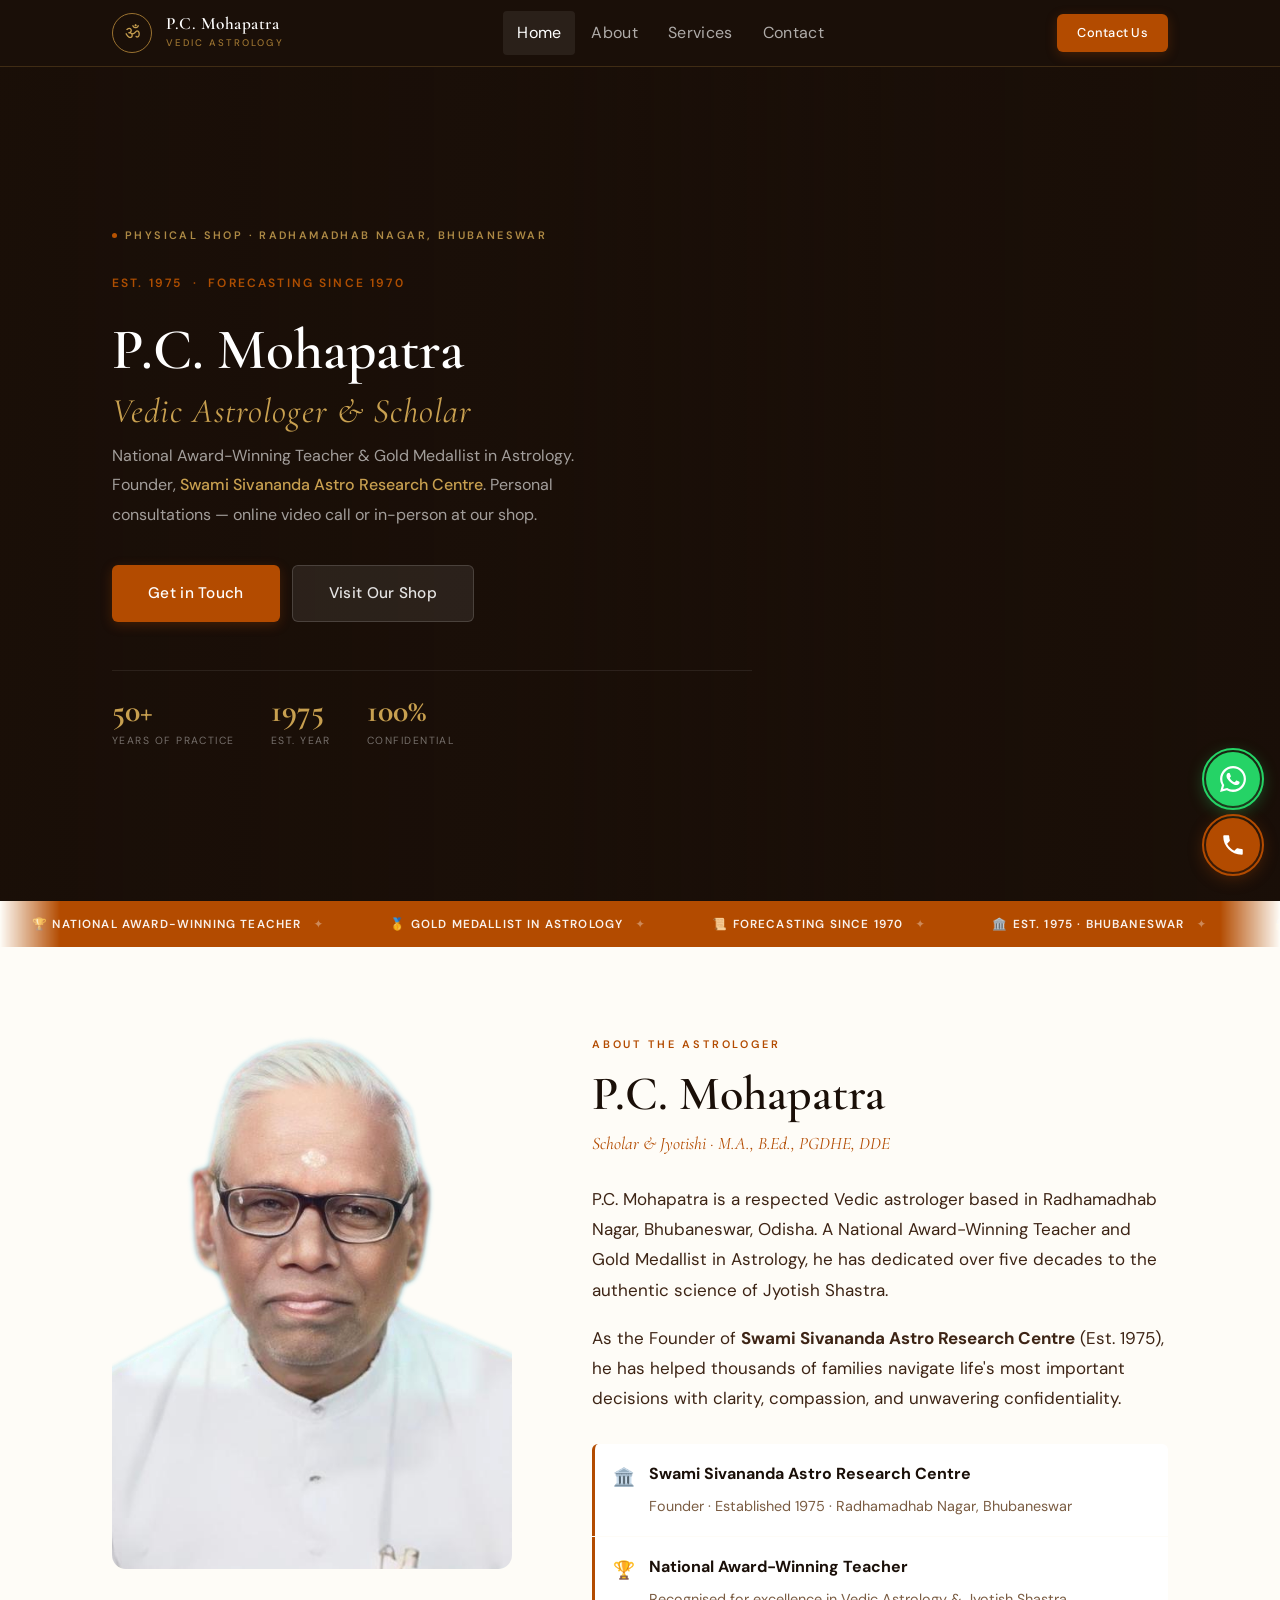
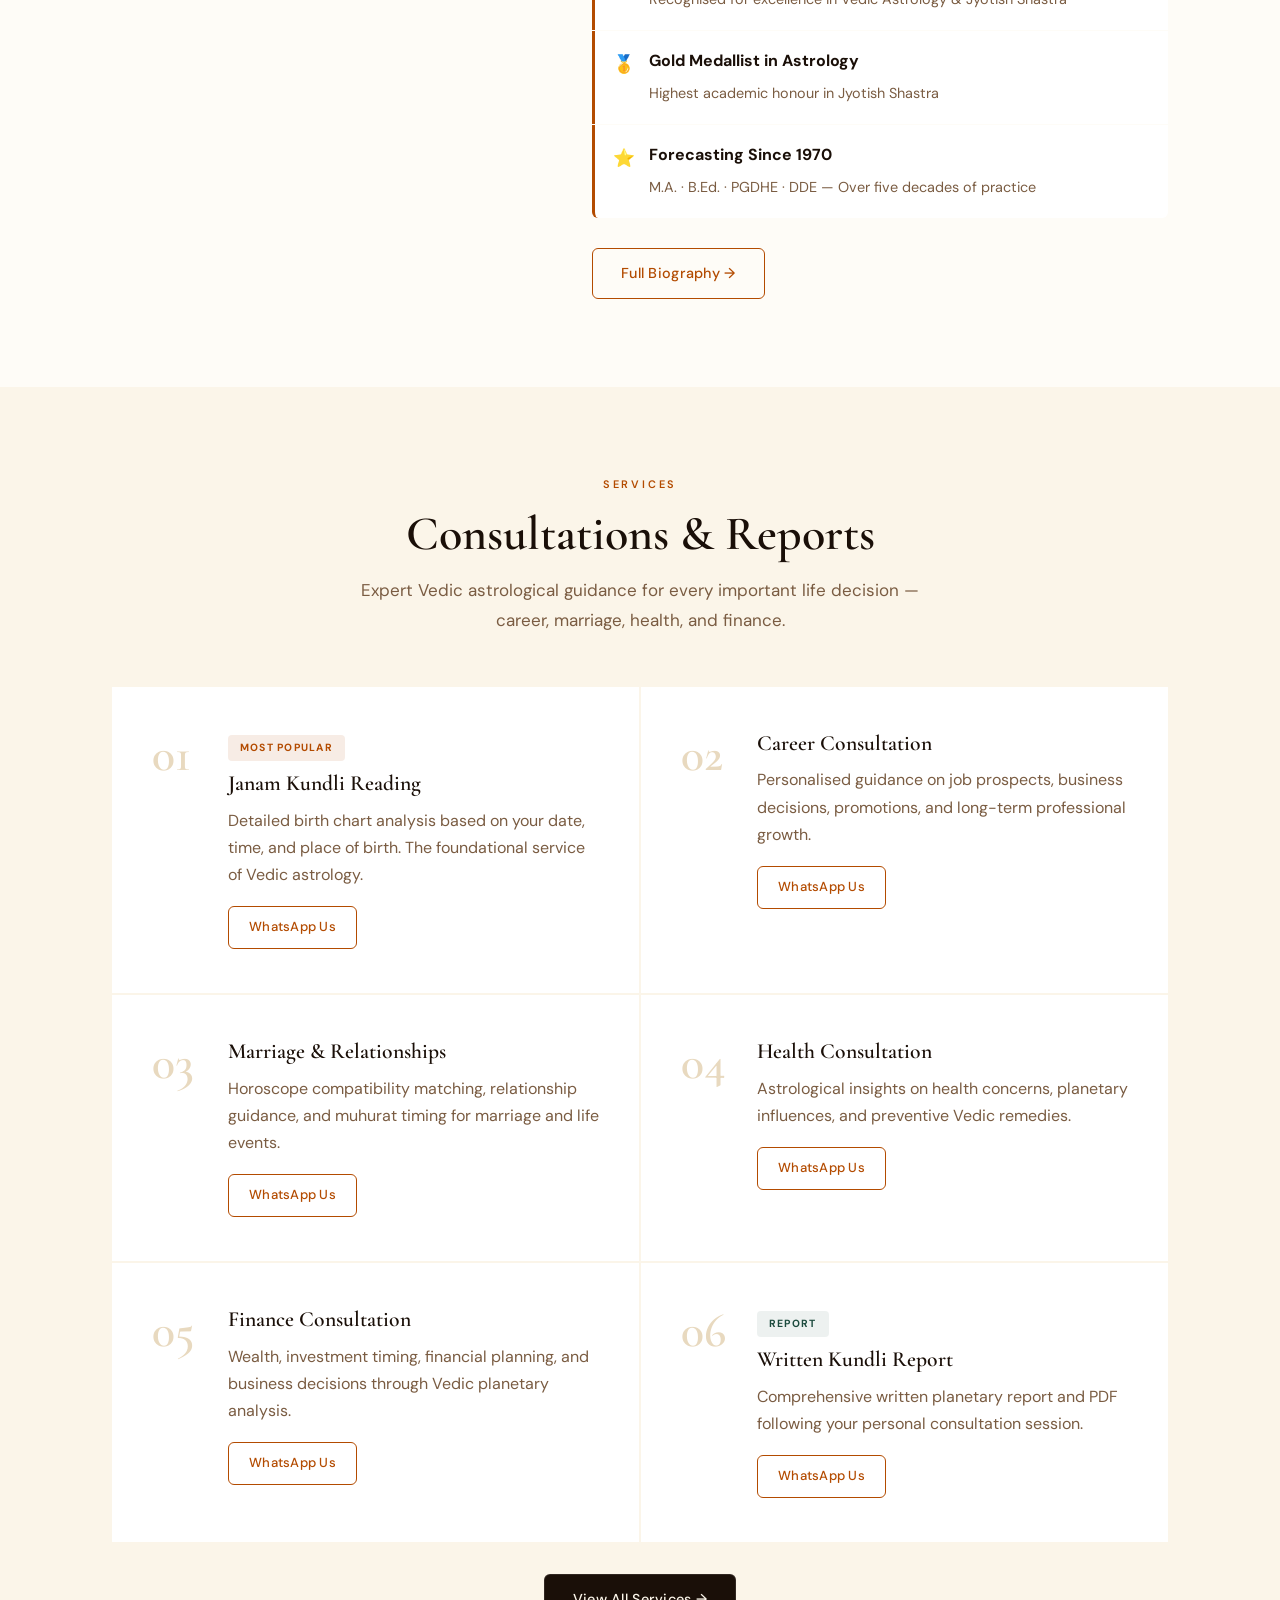
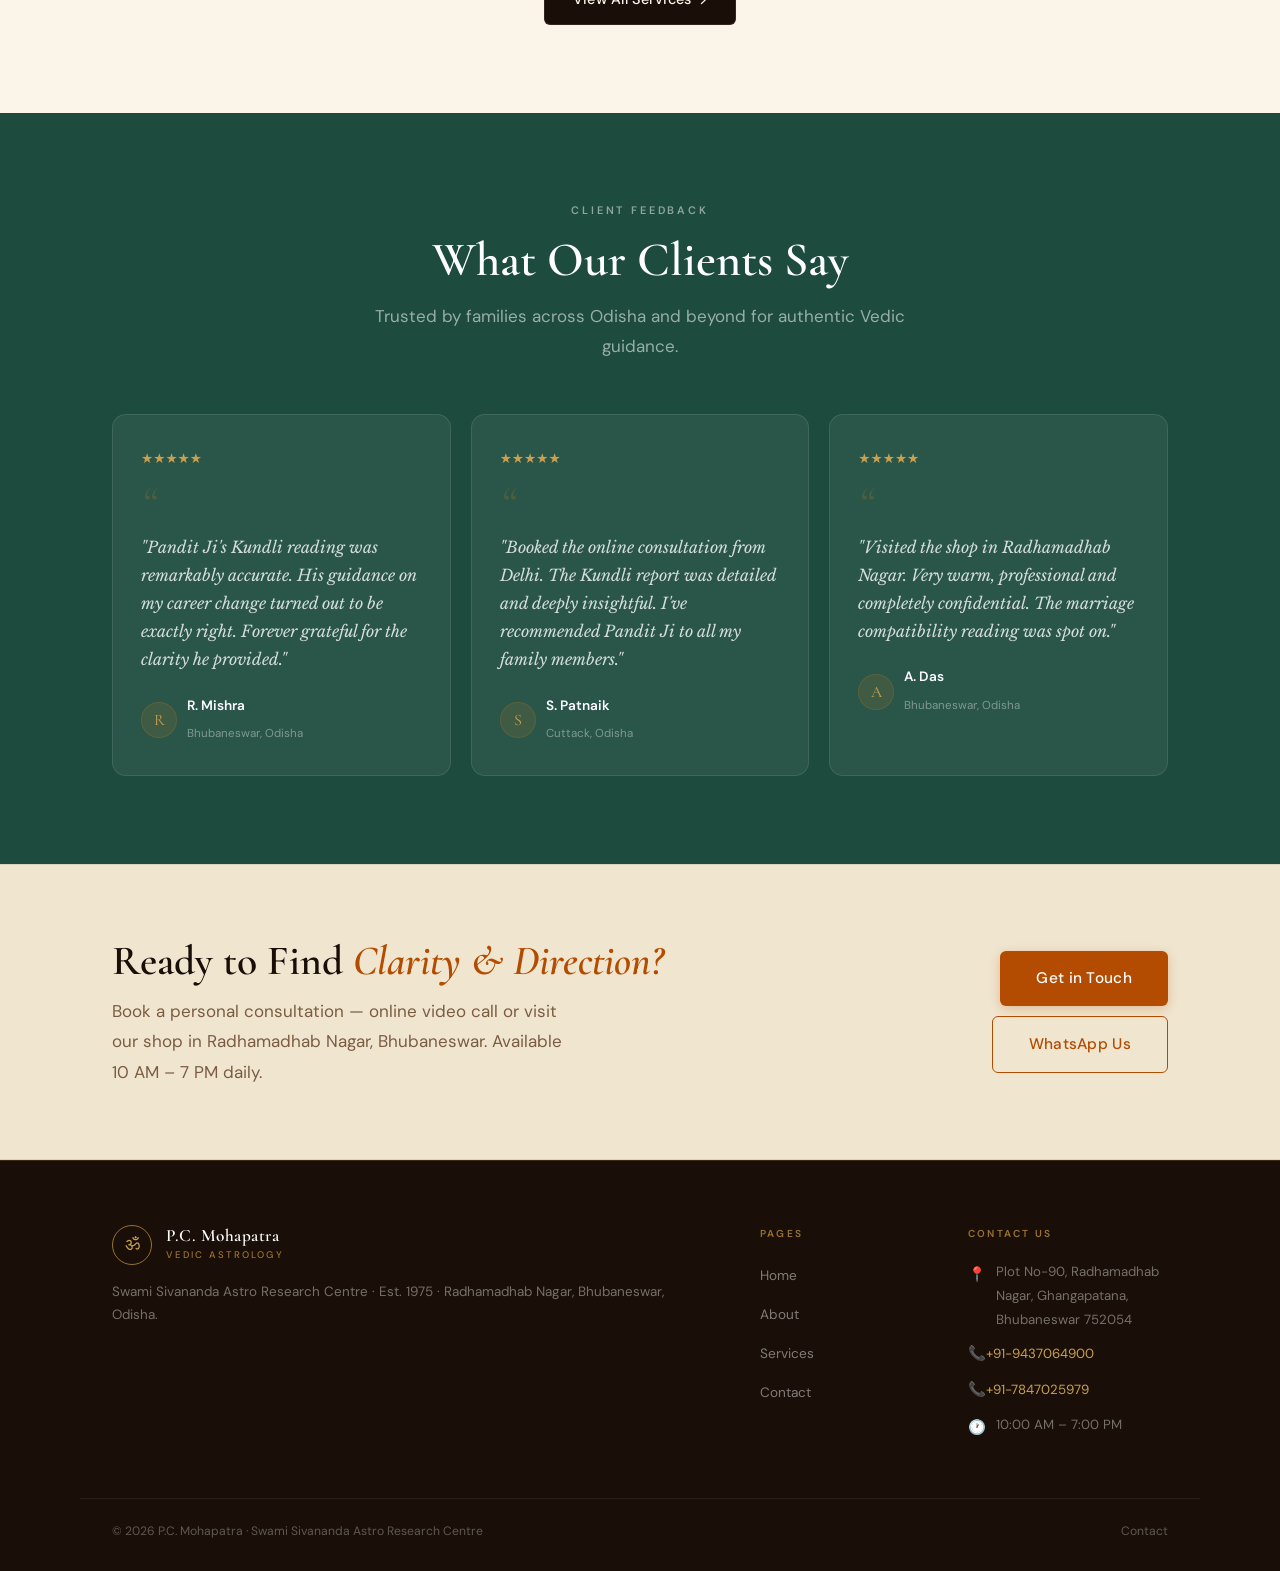
==== index.html @ 675aea6e "fix: rename Swamy → Swami across all pages" ====
<!DOCTYPE html>
<html lang="en">
<head>
  <meta charset="UTF-8">
  <meta name="viewport" content="width=device-width, initial-scale=1.0">
  <title>P.C. Mohapatra | Vedic Astrologer | Bhubaneswar</title>
  <meta name="description" content="P.C. Mohapatra — National Award-Winning Vedic Astrologer &amp; Gold Medallist. Swami Sivananda Astro Research Centre, Radhamadhab Nagar, Bhubaneswar.">
  <link rel="preconnect" href="https://fonts.googleapis.com">
  <link rel="preconnect" href="https://fonts.gstatic.com" crossorigin>
  <link href="https://fonts.googleapis.com/css2?family=Cormorant+Garamond:ital,wght@0,400;0,500;0,600;0,700;1,400;1,600&family=DM+Sans:wght@300;400;500;600&family=Libre+Baskerville:ital,wght@0,400;0,700;1,400&display=swap" rel="stylesheet">
  <link rel="stylesheet" href="css/style.css">
</head>
<body>

<!-- ══ HEADER ══════════════════════════════════════════════════════════════ -->
<header class="site-header" id="site-header">
  <div class="container header-wrap">

    <a href="index.html" class="brand">
      <span class="brand-mark">ॐ</span>
      <div>
        <span class="brand-name">P.C. Mohapatra</span>
        <span class="brand-role">Vedic Astrology</span>
      </div>
    </a>

    <nav class="nav-links" id="nav-links">
      <a href="index.html" class="active">Home</a>
      <a href="pages/about.html">About</a>
      <a href="pages/services.html">Services</a>
      <a href="pages/contact.html">Contact</a>
    </nav>

    <div class="header-actions">
      <span class="nav-btn-wrap">
        <a href="pages/contact.html" class="btn btn-primary btn-sm">Contact Us</a>
      </span>
      <button class="mobile-toggle" id="mobile-toggle" aria-label="Open menu" aria-expanded="false">
        <span></span><span></span><span></span>
      </button>
    </div>

  </div>
</header>

<!-- ══ HERO — Full-width zodiac video background ══════════════════════════ -->
<section class="hero" id="home">

  <video class="hero-bg-video" autoplay muted loop playsinline>
    <source src="assets/astro-bg.mp4" type="video/mp4">
  </video>

  <div class="hero-left">
    <div class="container">
      <div class="reveal" style="max-width:640px;">

        <div class="hero-badge">
          <span class="dot"></span>
          Physical Shop · Radhamadhab Nagar, Bhubaneswar
        </div>

        <p class="hero-est">Est. 1975 &nbsp;·&nbsp; Forecasting Since 1970</p>

        <h1>P.C. Mohapatra
          <em>Vedic Astrologer &amp; Scholar</em>
        </h1>

        <p class="hero-lead">
          National Award-Winning Teacher &amp; Gold Medallist in Astrology.
          Founder, <strong>Swami Sivananda Astro Research Centre</strong>.
          Personal consultations — online video call or in-person at our shop.
        </p>

        <div class="hero-actions">
          <a href="pages/contact.html" class="btn btn-primary btn-large">Get in Touch</a>
          <a href="pages/contact.html" class="btn btn-ghost btn-large">Visit Our Shop</a>
        </div>

        <div class="hero-stats">
          <div class="hero-stat">
            <span class="num">50+</span>
            <span class="lbl">Years of Practice</span>
          </div>
          <div class="hero-stat">
            <span class="num">1975</span>
            <span class="lbl">Est. Year</span>
          </div>
          <div class="hero-stat">
            <span class="num">100%</span>
            <span class="lbl">Confidential</span>
          </div>
        </div>

      </div>
    </div>
  </div>

</section>

<!-- ══ TRUST MARQUEE ═══════════════════════════════════════════════════════ -->
<div class="trust-strip" aria-label="Credentials">
  <div class="trust-scroll" aria-hidden="true">
    <div class="trust-items">
      <div class="trust-item">🏆 National Award-Winning Teacher <span class="t-sep">✦</span></div>
      <div class="trust-item">🥇 Gold Medallist in Astrology <span class="t-sep">✦</span></div>
      <div class="trust-item">📜 Forecasting Since 1970 <span class="t-sep">✦</span></div>
      <div class="trust-item">🏛️ Est. 1975 · Bhubaneswar <span class="t-sep">✦</span></div>
      <div class="trust-item">🔒 100% Confidential <span class="t-sep">✦</span></div>
      <div class="trust-item">🎥 Online &amp; In-Person <span class="t-sep">✦</span></div>
    </div>
    <div class="trust-items" aria-hidden="true">
      <div class="trust-item">🏆 National Award-Winning Teacher <span class="t-sep">✦</span></div>
      <div class="trust-item">🥇 Gold Medallist in Astrology <span class="t-sep">✦</span></div>
      <div class="trust-item">📜 Forecasting Since 1970 <span class="t-sep">✦</span></div>
      <div class="trust-item">🏛️ Est. 1975 · Bhubaneswar <span class="t-sep">✦</span></div>
      <div class="trust-item">🔒 100% Confidential <span class="t-sep">✦</span></div>
      <div class="trust-item">🎥 Online &amp; In-Person <span class="t-sep">✦</span></div>
    </div>
  </div>
</div>

<!-- ══ ABOUT ════════════════════════════════════════════════════════════════ -->
<section class="about pad" id="about">
  <div class="container">
    <div class="about-wrap">

      <!-- Photo -->
      <div class="about-photo-col reveal">
        <div class="about-photo-frame">
          <img
            src="images/mohapatra.png"
            alt="P.C. Mohapatra — Vedic Astrologer"
            class="about-photo"
          >
          </div>
      </div>

      <!-- Text -->
      <div class="about-text reveal">
        <span class="kicker">About the Astrologer</span>
        <h2>P.C. Mohapatra</h2>
        <span class="sub-name">Scholar &amp; Jyotishi · M.A., B.Ed., PGDHE, DDE</span>

        <p>P.C. Mohapatra is a respected Vedic astrologer based in Radhamadhab Nagar, Bhubaneswar, Odisha. A National Award-Winning Teacher and Gold Medallist in Astrology, he has dedicated over five decades to the authentic science of Jyotish Shastra.</p>

        <p>As the Founder of <strong>Swami Sivananda Astro Research Centre</strong> (Est. 1975), he has helped thousands of families navigate life's most important decisions with clarity, compassion, and unwavering confidentiality.</p>

        <div class="cred-list">
          <div class="cred-item">
            <div class="cred-icon">🏛️</div>
            <div class="cred-text">
              <strong>Swami Sivananda Astro Research Centre</strong>
              <span>Founder · Established 1975 · Radhamadhab Nagar, Bhubaneswar</span>
            </div>
          </div>
          <div class="cred-item">
            <div class="cred-icon">🏆</div>
            <div class="cred-text">
              <strong>National Award-Winning Teacher</strong>
              <span>Recognised for excellence in Vedic Astrology &amp; Jyotish Shastra</span>
            </div>
          </div>
          <div class="cred-item">
            <div class="cred-icon">🥇</div>
            <div class="cred-text">
              <strong>Gold Medallist in Astrology</strong>
              <span>Highest academic honour in Jyotish Shastra</span>
            </div>
          </div>
          <div class="cred-item">
            <div class="cred-icon">⭐</div>
            <div class="cred-text">
              <strong>Forecasting Since 1970</strong>
              <span>M.A. · B.Ed. · PGDHE · DDE — Over five decades of practice</span>
            </div>
          </div>
        </div>

        <a href="pages/about.html" class="btn btn-outline">Full Biography →</a>
      </div>

    </div>
  </div>
</section>

<!-- ══ SERVICES ═════════════════════════════════════════════════════════════ -->
<section class="services pad" id="services">
  <div class="container">
    <div class="section-head center reveal">
      <span class="kicker">Services</span>
      <h2>Consultations &amp; Reports</h2>
      <p class="deck">Expert Vedic astrological guidance for every important life decision — career, marriage, health, and finance.</p>
    </div>

    <div class="services-grid">

      <div class="service-item reveal">
        <div class="s-num">01</div>
        <div class="s-body">
          <div class="s-tag popular">Most Popular</div>
          <h3>Janam Kundli Reading</h3>
          <p>Detailed birth chart analysis based on your date, time, and place of birth. The foundational service of Vedic astrology.</p>
          <a href="https://wa.me/919437064900" class="btn btn-outline btn-sm" target="_blank" rel="noopener">WhatsApp Us</a>
        </div>
      </div>

      <div class="service-item reveal">
        <div class="s-num">02</div>
        <div class="s-body">
          <h3>Career Consultation</h3>
          <p>Personalised guidance on job prospects, business decisions, promotions, and long-term professional growth.</p>
          <a href="https://wa.me/919437064900" class="btn btn-outline btn-sm" target="_blank" rel="noopener">WhatsApp Us</a>
        </div>
      </div>

      <div class="service-item reveal">
        <div class="s-num">03</div>
        <div class="s-body">
          <h3>Marriage &amp; Relationships</h3>
          <p>Horoscope compatibility matching, relationship guidance, and muhurat timing for marriage and life events.</p>
          <a href="https://wa.me/919437064900" class="btn btn-outline btn-sm" target="_blank" rel="noopener">WhatsApp Us</a>
        </div>
      </div>

      <div class="service-item reveal">
        <div class="s-num">04</div>
        <div class="s-body">
          <h3>Health Consultation</h3>
          <p>Astrological insights on health concerns, planetary influences, and preventive Vedic remedies.</p>
          <a href="https://wa.me/919437064900" class="btn btn-outline btn-sm" target="_blank" rel="noopener">WhatsApp Us</a>
        </div>
      </div>

      <div class="service-item reveal">
        <div class="s-num">05</div>
        <div class="s-body">
          <h3>Finance Consultation</h3>
          <p>Wealth, investment timing, financial planning, and business decisions through Vedic planetary analysis.</p>
          <a href="https://wa.me/919437064900" class="btn btn-outline btn-sm" target="_blank" rel="noopener">WhatsApp Us</a>
        </div>
      </div>

      <div class="service-item reveal">
        <div class="s-num">06</div>
        <div class="s-body">
          <div class="s-tag new">Report</div>
          <h3>Written Kundli Report</h3>
          <p>Comprehensive written planetary report and PDF following your personal consultation session.</p>
          <a href="https://wa.me/919437064900" class="btn btn-outline btn-sm" target="_blank" rel="noopener">WhatsApp Us</a>
        </div>
      </div>

    </div>

    <div class="text-center mt-8 reveal">
      <a href="pages/services.html" class="btn btn-dark">View All Services →</a>
    </div>
  </div>
</section>

<!-- ══ TESTIMONIALS ═════════════════════════════════════════════════════════ -->
<section class="testimonials pad">
  <div class="container">
    <div class="section-head center reveal">
      <span class="kicker">Client Feedback</span>
      <h2 style="color:#fff;">What Our Clients Say</h2>
      <p class="deck">Trusted by families across Odisha and beyond for authentic Vedic guidance.</p>
    </div>
    <div class="test-grid">

      <div class="test-card reveal">
        <div class="test-stars"><span>★</span><span>★</span><span>★</span><span>★</span><span>★</span></div>
        <blockquote>"Pandit Ji's Kundli reading was remarkably accurate. His guidance on my career change turned out to be exactly right. Forever grateful for the clarity he provided."</blockquote>
        <div class="test-author">
          <div class="test-av">R</div>
          <div>
            <span class="test-name">R. Mishra</span>
            <span class="test-loc">Bhubaneswar, Odisha</span>
          </div>
        </div>
      </div>

      <div class="test-card reveal">
        <div class="test-stars"><span>★</span><span>★</span><span>★</span><span>★</span><span>★</span></div>
        <blockquote>"Booked the online consultation from Delhi. The Kundli report was detailed and deeply insightful. I've recommended Pandit Ji to all my family members."</blockquote>
        <div class="test-author">
          <div class="test-av">S</div>
          <div>
            <span class="test-name">S. Patnaik</span>
            <span class="test-loc">Cuttack, Odisha</span>
          </div>
        </div>
      </div>

      <div class="test-card reveal">
        <div class="test-stars"><span>★</span><span>★</span><span>★</span><span>★</span><span>★</span></div>
        <blockquote>"Visited the shop in Radhamadhab Nagar. Very warm, professional and completely confidential. The marriage compatibility reading was spot on."</blockquote>
        <div class="test-author">
          <div class="test-av">A</div>
          <div>
            <span class="test-name">A. Das</span>
            <span class="test-loc">Bhubaneswar, Odisha</span>
          </div>
        </div>
      </div>

    </div>
  </div>
</section>

<!-- ══ CTA BAND ══════════════════════════════════════════════════════════════ -->
<section class="cta-band">
  <div class="container">
    <div class="cta-inner reveal">
      <div>
        <h2>Ready to Find <em>Clarity &amp; Direction?</em></h2>
        <p>Book a personal consultation — online video call or visit our shop in Radhamadhab Nagar, Bhubaneswar. Available 10 AM – 7 PM daily.</p>
      </div>
      <div class="cta-actions">
        <a href="pages/contact.html" class="btn btn-primary btn-large">Get in Touch</a>
        <a href="https://wa.me/919437064900" class="btn btn-outline btn-large" target="_blank" rel="noopener">WhatsApp Us</a>
      </div>
    </div>
  </div>
</section>

<!-- ══ FOOTER ════════════════════════════════════════════════════════════════ -->
<footer class="site-footer">
  <div class="container foot-grid">

    <div class="foot-brand reveal">
      <div class="brand" style="margin-bottom:16px;">
        <span class="brand-mark">ॐ</span>
        <div>
          <span class="brand-name">P.C. Mohapatra</span>
          <span class="brand-role">Vedic Astrology</span>
        </div>
      </div>
      <p>Swami Sivananda Astro Research Centre · Est. 1975 · Radhamadhab Nagar, Bhubaneswar, Odisha.</p>
    </div>

    <div class="foot-links reveal">
      <div class="foot-head">Pages</div>
      <ul>
        <li><a href="index.html">Home</a></li>
        <li><a href="pages/about.html">About</a></li>
        <li><a href="pages/services.html">Services</a></li>
        <li><a href="pages/contact.html">Contact</a></li>
      </ul>
    </div>

    <div class="foot-contact reveal">
      <div class="foot-head">Contact Us</div>
      <p><span class="f-icon">📍</span>Plot No-90, Radhamadhab Nagar, Ghangapatana, Bhubaneswar 752054</p>
      <p><a href="tel:+919437064900"><span class="f-icon">📞</span>+91-9437064900</a></p>
      <p><a href="tel:+917847025979"><span class="f-icon">📞</span>+91-7847025979</a></p>
      <p><span class="f-icon">🕐</span>10:00 AM – 7:00 PM</p>
    </div>

  </div>

  <div class="container foot-bottom">
    <span>© 2026 P.C. Mohapatra · Swami Sivananda Astro Research Centre</span>
    <div style="display:flex;gap:20px;">
      <a href="pages/contact.html">Contact</a>
    </div>
  </div>
</footer>

<!-- ══ FLOATING BUTTONS — bottom right ══════════════════════════════════════ -->
<div class="float-actions" id="float-actions">

  <a href="https://wa.me/919437064900"
     class="float-btn float-whatsapp"
     target="_blank" rel="noopener"
     aria-label="Chat on WhatsApp">
    <div class="float-ring"></div>
    <span class="float-label">WhatsApp</span>
    <svg xmlns="http://www.w3.org/2000/svg" viewBox="0 0 24 24">
      <path d="M.057 24l1.687-6.163A11.925 11.925 0 0 1 .057 12.004C.06 5.373 5.433 0 12.062 0c3.187.001 6.18 1.244 8.429 3.498 2.247 2.253 3.483 5.249 3.481 8.436-.003 6.628-5.376 12.004-12.004 12.004a11.95 11.95 0 0 1-5.713-1.452L.057 24zm6.597-3.807c1.676.995 3.276 1.591 5.392 1.592 5.447 0 9.886-4.434 9.889-9.885.002-5.461-4.415-9.89-9.881-9.892C6.613 2.008 2.17 6.44 2.169 11.9c-.001 2.225.651 3.891 1.746 5.634l-.999 3.648 3.738-.989zm11.387-5.464c-.074-.124-.272-.198-.57-.347-.297-.149-1.758-.867-2.03-.967-.273-.099-.471-.148-.67.15-.197.297-.767.966-.94 1.164-.173.199-.347.223-.644.075-.297-.149-1.255-.463-2.39-1.475-.883-.788-1.48-1.761-1.653-2.059-.173-.297-.018-.458.13-.606.134-.133.298-.347.446-.521.149-.173.198-.297.298-.496.099-.198.05-.372-.025-.521-.075-.149-.669-1.611-.916-2.206-.242-.579-.487-.501-.669-.51a12.8 12.8 0 0 0-.57-.01c-.198 0-.52.074-.792.372-.272.297-1.04 1.016-1.04 2.479 0 1.462 1.065 2.875 1.213 3.074.148.198 2.095 3.2 5.076 4.487.709.306 1.263.489 1.694.626.712.227 1.36.195 1.871.118.571-.085 1.758-.719 2.006-1.413.248-.695.248-1.29.173-1.414z"/>
    </svg>
  </a>

  <a href="tel:+919437064900"
     class="float-btn float-call"
     aria-label="Call us">
    <div class="float-ring"></div>
    <span class="float-label">Call Now</span>
    <svg xmlns="http://www.w3.org/2000/svg" viewBox="0 0 24 24">
      <path d="M6.6 10.8c1.4 2.8 3.8 5.1 6.6 6.6l2.2-2.2c.3-.3.7-.4 1-.2 1.1.4 2.3.6 3.6.6.6 0 1 .4 1 1V20c0 .6-.4 1-1 1C10.6 21 3 13.4 3 4c0-.6.4-1 1-1h3.5c.6 0 1 .4 1 1 0 1.3.2 2.5.6 3.6.1.3 0 .7-.3 1l-2.2 2.2z"/>
    </svg>
  </a>

</div>

<button class="top-btn" id="topBtn" aria-label="Back to top">↑</button>

<script src="js/main.js"></script>
</body>
</html>
---- css/style.css ----
/* ==========================================================================
   P.C. Mohapatra | Vedic Astrology
   Editorial · Heritage · Human — NOT a template, NOT AI-generated
   ========================================================================== */

@import url('https://fonts.googleapis.com/css2?family=Cormorant+Garamond:ital,wght@0,400;0,500;0,600;0,700;1,400;1,600&family=DM+Sans:wght@300;400;500;600&family=Libre+Baskerville:ital,wght@0,400;0,700;1,400&display=swap');

*, *::before, *::after { margin:0; padding:0; box-sizing:border-box; }
html { scroll-behavior:smooth; }

:root {
  --ink:        #1A0F08;
  --ink-mid:    #3D2415;
  --ink-light:  #7A5C42;
  --parch:      #FBF5E9;
  --parch-dark: #F0E6D0;
  --parch-mid:  #E8D9BF;
  --rust:       #B34B00;
  --rust-lt:    #D45F00;
  --gold:       #9A7230;
  --gold-lt:    #C8A050;
  --teal:       #1D4B3E;
  --cream:      #FEFCF7;
  --white:      #FFFFFF;
  --border:     rgba(26,15,8,0.1);
  --r:          6px;
  --r-lg:       14px;
  --sh:         0 2px 16px rgba(26,15,8,0.08);
  --sh-lg:      0 12px 48px rgba(26,15,8,0.14);
  --t:          0.22s ease;
}

body {
  font-family: 'DM Sans', system-ui, sans-serif;
  font-size: 17px;
  background: var(--cream);
  color: var(--ink);
  line-height: 1.75;
  -webkit-font-smoothing: antialiased;
  overflow-x: hidden;
}

h1,h2,h3,h4,h5 {
  font-family: 'Cormorant Garamond', Georgia, serif;
  color: var(--ink);
  line-height: 1.18;
  font-weight: 600;
}
h1 { font-size: clamp(2.6rem,5.5vw,4.2rem); }
h2 { font-size: clamp(2rem,4vw,3rem); }
h3 { font-size: clamp(1.2rem,2vw,1.5rem); }
p { color: var(--ink-mid); line-height: 1.78; }
a { text-decoration:none; color:inherit; transition:color var(--t); }
ul { list-style:none; }
img { max-width:100%; display:block; }

.container { max-width:1120px; margin:0 auto; padding:0 32px; }
.pad { padding:88px 0; }

/* ── BUTTONS ────────────────────────────────────────────────────────────── */
.btn {
  display:inline-flex; align-items:center; justify-content:center; gap:8px;
  padding:12px 28px; border-radius:var(--r);
  font-family:'DM Sans',sans-serif; font-weight:500; font-size:0.9rem;
  letter-spacing:0.02em; border:none; cursor:pointer;
  transition:all var(--t); white-space:nowrap;
}
.btn-primary   { background:var(--rust); color:#fff; box-shadow:0 3px 12px rgba(179,75,0,0.28); }
.btn-primary:hover { background:var(--rust-lt); transform:translateY(-2px); box-shadow:0 6px 20px rgba(179,75,0,0.36); }
.btn-outline   { background:transparent; color:var(--rust); border:1.5px solid var(--rust); }
.btn-outline:hover { background:var(--rust); color:#fff; transform:translateY(-2px); }
.btn-dark      { background:var(--ink); color:var(--parch); border:1px solid rgba(255,255,255,0.1); }
.btn-dark:hover { background:var(--ink-mid); transform:translateY(-2px); }
.btn-ghost     { background:rgba(255,255,255,0.08); color:rgba(255,255,255,0.88); border:1px solid rgba(255,255,255,0.15); }
.btn-ghost:hover { background:rgba(255,255,255,0.15); }
.btn-large { padding:14px 36px; font-size:0.96rem; }
.btn-sm    { padding:9px 20px; font-size:0.82rem; }

/* ── ORNAMENT LINE ──────────────────────────────────────────────────────── */
.ornament {
  display:flex; align-items:center; gap:14px;
  margin:0 auto 20px; width:fit-content;
}
.ornament::before,.ornament::after {
  content:''; height:1px; width:48px;
  background:var(--rust); opacity:0.4;
}
.ornament-sym { color:var(--rust); font-size:0.9rem; opacity:0.7; }

/* ── KICKER LABEL ───────────────────────────────────────────────────────── */
.kicker {
  font-family:'DM Sans',sans-serif;
  font-size:0.68rem; font-weight:600; letter-spacing:0.26em;
  text-transform:uppercase; color:var(--rust); display:block; margin-bottom:12px;
}
.kicker-teal { color:var(--teal); }

/* ── SECTION HEAD ───────────────────────────────────────────────────────── */
.section-head { margin-bottom:52px; }
.section-head.center { text-align:center; }
.section-head h2 { margin-bottom:12px; }
.section-head .deck { color:var(--ink-light); max-width:560px; }
.section-head.center .deck { margin:0 auto; }

/* ═══════════════════════════════════════════════════════════════════════════
   HEADER
   ═══════════════════════════════════════════════════════════════════════════ */
.site-header {
  position:sticky; top:0; z-index:100;
  background:var(--ink);
  border-bottom:1px solid rgba(154,114,48,0.3);
  transition:box-shadow var(--t);
}
.site-header.scrolled { box-shadow:0 4px 24px rgba(0,0,0,0.35); }

.header-wrap {
  display:flex; align-items:center; justify-content:space-between;
  height:66px; gap:16px;
}

/* Brand */
.brand { display:flex; align-items:center; gap:14px; flex-shrink:0; }
.brand-mark {
  font-family:'Cormorant Garamond',serif;
  width:40px; height:40px; border-radius:50%;
  background:transparent; border:1.5px solid var(--gold);
  display:flex; align-items:center; justify-content:center;
  font-size:1.1rem; color:var(--gold-lt); line-height:1;
  flex-shrink:0;
}
.brand-name {
  font-family:'Cormorant Garamond',serif; font-size:1.08rem; font-weight:600;
  color:#fff; letter-spacing:0.03em; display:block; line-height:1.2;
}
.brand-role {
  font-size:0.6rem; font-weight:500; letter-spacing:0.22em;
  text-transform:uppercase; color:var(--gold); display:block;
}

/* Nav */
.nav-links { display:flex; gap:2px; }
.nav-links a {
  font-size:1rem; font-weight:400; letter-spacing:0.02em;
  color:rgba(255,255,255,0.65); padding:8px 14px; border-radius:4px;
  transition:all var(--t);
}
.nav-links a:hover,.nav-links a.active { color:#fff; }
.nav-links a.active { background:rgba(255,255,255,0.07); }

.header-actions { display:flex; align-items:center; gap:10px; flex-shrink:0; }
.nav-btn-wrap .btn { font-size:0.8rem; padding:8px 20px; }

.contact-btn {
  width:36px; height:36px; border-radius:50%;
  display:flex; align-items:center; justify-content:center;
  font-size:0.95rem; border:1px solid rgba(255,255,255,0.1);
  color:rgba(255,255,255,0.5); transition:all var(--t);
}
.contact-btn.whatsapp { color:#25D366; border-color:rgba(37,211,102,0.25); }
.contact-btn.whatsapp:hover { background:#25D366; color:#fff; transform:scale(1.1); }
.contact-btn.phone { color:var(--gold-lt); border-color:rgba(154,114,48,0.3); }
.contact-btn.phone:hover { background:var(--rust); color:#fff; border-color:var(--rust); transform:scale(1.1); }

.mobile-toggle {
  display:none; background:none; border:none; cursor:pointer;
  flex-direction:column; gap:5px; padding:4px;
}
.mobile-toggle span {
  display:block; width:22px; height:1.5px;
  background:rgba(255,255,255,0.65); border-radius:2px; transition:all var(--t);
}
.mobile-toggle.open span:nth-child(1) { transform:rotate(45deg) translate(5px,5px); }
.mobile-toggle.open span:nth-child(2) { opacity:0; }
.mobile-toggle.open span:nth-child(3) { transform:rotate(-45deg) translate(5px,-5px); }

/* ═══════════════════════════════════════════════════════════════════════════
   HERO — Full-width with video background
   ═══════════════════════════════════════════════════════════════════════════ */
.hero {
  position:relative;
  min-height:calc(100vh - 66px);
  display:flex; align-items:center;
  background:var(--ink);
  overflow:hidden;
}

/* Video fills full hero background — clearly visible */
.hero-bg-video {
  position:absolute; inset:0;
  width:100%; height:100%;
  object-fit:cover;
  display:block; z-index:0;
  opacity:0.9;
  /*
    mix-blend-mode: luminosity strips the green completely.
    Only the video brightness pattern is used — the zodiac wheel appears
    as a warm amber/dark tone matching the hero background. Zero green.
  */
  mix-blend-mode: luminosity;
  filter:brightness(0.75) contrast(1.1);
}

/* Gradient overlay — heavy dark on left so text is readable, fades to transparent on right so video shows */
.hero::after {
  content:''; position:absolute; inset:0; z-index:1;
  background:
    linear-gradient(to right,
      rgba(26,15,8,0.92) 0%,
      rgba(26,15,8,0.70) 40%,
      rgba(26,15,8,0.25) 70%,
      rgba(26,15,8,0.08) 100%
    );
  pointer-events:none;
}

/* Content sits above overlays */
.hero-left {
  position:relative; z-index:2;
  width:100%; padding:88px 0;
}
.hero-left::before { display:none; }
.hero-left::after  { display:none; }

/* No photo column */
.hero-right        { display:none; }
.hero-photo-main   { display:none; }
.hero-bg-video     {} /* already defined above */
.hero-credential   { display:none; }

/* Badge */
.hero-badge {
  display:inline-flex; align-items:center; gap:8px;
  font-size:0.68rem; font-weight:600; letter-spacing:0.22em;
  text-transform:uppercase; color:var(--gold-lt);
  margin-bottom:28px; opacity:0.85;
}
.hero-badge .dot {
  width:5px; height:5px; border-radius:50%;
  background:var(--rust-lt); animation:blink 2.4s ease-in-out infinite;
}
@keyframes blink { 0%,100%{opacity:1} 50%{opacity:0.25} }

/* Headline */
.hero h1 {
  color:#fff; font-size:clamp(2.8rem,4.5vw,4.6rem);
  font-weight:600; margin-bottom:10px;
  max-width:700px;
}
.hero h1 em {
  display:block; font-style:italic;
  color:var(--gold-lt); font-weight:400;
  font-size:0.6em; letter-spacing:0.03em; margin-top:6px;
}

/* Est line */
.hero-est {
  font-size:0.75rem; font-weight:600; letter-spacing:0.18em;
  text-transform:uppercase; color:var(--rust-lt);
  margin-bottom:22px; opacity:0.8;
}

.hero-lead {
  color:rgba(255,255,255,0.6); font-size:1rem;
  line-height:1.82; margin-bottom:36px; max-width:520px;
}
.hero-lead strong { color:var(--gold-lt); font-weight:500; }

.hero-actions { display:flex; gap:12px; flex-wrap:wrap; margin-bottom:48px; }

/* Stat row */
.hero-stats {
  display:flex; gap:36px; flex-wrap:wrap;
  padding-top:24px; border-top:1px solid rgba(255,255,255,0.08);
}
.hero-stat .num {
  display:block; font-family:'Cormorant Garamond',serif;
  font-size:2rem; font-weight:700; color:var(--gold-lt); line-height:1;
}
.hero-stat .lbl {
  font-size:0.65rem; letter-spacing:0.14em; text-transform:uppercase;
  color:rgba(255,255,255,0.4); margin-top:5px; display:block;
}




/* ═══════════════════════════════════════════════════════════════════════════
   TRUST STRIP
   ═══════════════════════════════════════════════════════════════════════════ */
.trust-strip {
  background:var(--rust);
  padding:0;
  overflow:hidden;
  /* clip so the scrolling strip never shows outside bounds */
  -webkit-mask-image:linear-gradient(to right,transparent 0%,#000 60px,#000 calc(100% - 60px),transparent 100%);
  mask-image:linear-gradient(to right,transparent 0%,#000 60px,#000 calc(100% - 60px),transparent 100%);
}
.trust-scroll {
  /* Single row containing BOTH duplicate sets — moves together as one unit */
  display:flex;
  width:max-content;
  animation:marquee 28s linear infinite;
}
.trust-scroll:hover { animation-play-state:paused; }
/* Both .trust-items sit side-by-side in that single row — no individual animation */
.trust-items {
  display:flex;
  align-items:center;
  flex-shrink:0;
}
@keyframes marquee {
  from { transform:translateX(0); }
  to   { transform:translateX(-50%); }  /* -50% = exactly one copy → seamless */
}
.trust-item {
  display:inline-flex; align-items:center; gap:10px; padding:13px 32px;
  font-size:0.73rem; font-weight:600; letter-spacing:0.1em;
  text-transform:uppercase; color:rgba(255,255,255,0.92);
  white-space:nowrap;
}
.trust-item .t-sep { color:rgba(255,255,255,0.35); margin:0 2px; }

/* ═══════════════════════════════════════════════════════════════════════════
   ABOUT — Staggered editorial layout
   ═══════════════════════════════════════════════════════════════════════════ */
.about { background:var(--cream); }

.about-wrap {
  display:grid; grid-template-columns:400px 1fr;
  gap:80px; align-items:start;
}

/* Photo */
.about-photo-col { position:sticky; top:90px; }
.about-photo-frame {
  position:relative;
}
/* no offset border */
.about-photo {
  width:100%; border-radius:var(--r-lg);
  object-fit:cover; object-position:center top; aspect-ratio:3/4;
  position:relative; z-index:1;
  filter:contrast(1.03) brightness(1.01);
}
.photo-placeholder {
  width:100%; aspect-ratio:3/4; border-radius:var(--r-lg);
  background:var(--parch-dark); border:2px dashed rgba(154,114,48,0.25);
  display:flex; flex-direction:column; align-items:center;
  justify-content:center; gap:12px; color:var(--ink-light);
  font-size:0.88rem; position:relative; z-index:1;
}
.photo-placeholder .ph-icon { font-size:3rem; opacity:0.3; }

/* Year badge */
.about-year {
  position:absolute; top:-18px; right:28px; z-index:2;
  background:var(--rust); color:#fff; padding:14px 20px;
  border-radius:var(--r); text-align:center;
  box-shadow:0 6px 20px rgba(179,75,0,0.4);
}
.about-year .y-num {
  font-family:'Cormorant Garamond',serif; font-size:1.6rem;
  font-weight:700; display:block; line-height:1;
}
.about-year .y-lbl {
  font-size:0.6rem; font-weight:600; letter-spacing:0.1em;
  display:block; opacity:0.85; text-transform:uppercase; margin-top:3px;
}

/* Text col */
.about-text h2 { margin-bottom:6px; }
.about-text .sub-name {
  font-family:'Cormorant Garamond',serif; font-size:1.1rem;
  color:var(--rust); font-style:italic; margin-bottom:24px; display:block;
}
.about-text p { margin-bottom:18px; }

.cred-list { display:flex; flex-direction:column; gap:1px; margin:30px 0; }
.cred-item {
  display:flex; align-items:flex-start; gap:14px;
  padding:16px 18px; background:#fff;
  border-left:3px solid var(--rust);
  transition:all var(--t); cursor:default;
}
.cred-item:first-child { border-radius:var(--r) var(--r) 0 0; }
.cred-item:last-child  { border-radius:0 0 var(--r) var(--r); }
.cred-item:hover { background:var(--parch); }
.cred-icon { font-size:1.1rem; flex-shrink:0; margin-top:2px; }
.cred-text strong { color:var(--ink); font-size:1rem; display:block; margin-bottom:3px; }
.cred-text span   { color:var(--ink-light); font-size:0.9rem; }

/* ═══════════════════════════════════════════════════════════════════════════
   SERVICES — Number-led editorial style
   ═══════════════════════════════════════════════════════════════════════════ */
.services { background:var(--parch); }

.services-grid { display:grid; grid-template-columns:1fr 1fr; gap:2px; }
.service-item {
  background:#fff; padding:44px 40px;
  display:flex; gap:24px; align-items:flex-start;
  transition:all var(--t); position:relative;
  border-left:0px solid var(--rust);
  cursor:default;
}
.service-item:hover { background:var(--cream); border-left:3px solid var(--rust); }
.service-item:hover .s-num { color:var(--rust); }

.s-num {
  font-family:'Cormorant Garamond',serif;
  font-size:3rem; font-weight:600; color:var(--parch-mid);
  line-height:1; flex-shrink:0; min-width:52px;
  transition:color var(--t);
}
.s-body h3 { font-size:1.35rem; margin-bottom:10px; color:var(--ink); font-weight:600; }
.s-body p  { font-size:1rem; line-height:1.7; margin-bottom:18px; color:var(--ink-light); }
.s-price {
  font-family:'Cormorant Garamond',serif;
  font-size:1.1rem; font-weight:600; color:var(--rust); display:block; margin-bottom:14px;
}
.s-tag {
  display:inline-block; font-size:0.65rem; font-weight:700;
  letter-spacing:0.12em; text-transform:uppercase; padding:4px 12px;
  border-radius:4px; margin-bottom:10px;
}
.s-tag.popular { background:rgba(179,75,0,0.1); color:var(--rust); }
.s-tag.new     { background:rgba(29,75,62,0.08); color:var(--teal); }

/* ═══════════════════════════════════════════════════════════════════════════
   TESTIMONIALS
   ═══════════════════════════════════════════════════════════════════════════ */
.testimonials { background:var(--teal); }
.testimonials .kicker { color:rgba(255,255,255,0.5); }
.testimonials h2 { color:#fff; }
.testimonials .deck { color:rgba(255,255,255,0.55); }

.test-grid { display:grid; grid-template-columns:repeat(3,1fr); gap:20px; }
.test-card {
  background:rgba(255,255,255,0.06);
  border:1px solid rgba(255,255,255,0.1);
  border-radius:var(--r-lg); padding:28px;
  position:relative; transition:all var(--t);
}
.test-card:hover { background:rgba(255,255,255,0.09); transform:translateY(-2px); }
.test-card blockquote {
  font-family:'Libre Baskerville',serif; font-style:italic;
  font-size:1rem; color:rgba(255,255,255,0.8); line-height:1.76;
  margin-bottom:20px;
}
.test-card blockquote::before {
  content:'\201C'; font-size:3rem; color:rgba(154,114,48,0.3);
  font-family:'Cormorant Garamond',serif; display:block; line-height:0.8;
  margin-bottom:10px;
}
.test-stars { margin-bottom:12px; }
.test-stars span { color:var(--gold-lt); font-size:0.85rem; }
.test-author { display:flex; align-items:center; gap:10px; }
.test-av {
  width:36px; height:36px; border-radius:50%; flex-shrink:0;
  background:rgba(154,114,48,0.2); border:1px solid rgba(154,114,48,0.3);
  display:flex; align-items:center; justify-content:center;
  font-family:'Cormorant Garamond',serif; font-size:1rem; color:var(--gold-lt);
}
.test-name { font-size:0.85rem; font-weight:600; color:#fff; display:block; }
.test-loc  { font-size:0.72rem; color:rgba(255,255,255,0.4); }

/* ═══════════════════════════════════════════════════════════════════════════
   CTA BAND
   ═══════════════════════════════════════════════════════════════════════════ */
.cta-band {
  background:var(--parch-dark);
  border-top:1px solid var(--border);
  border-bottom:1px solid var(--border);
  padding:72px 0;
}
.cta-inner { display:grid; grid-template-columns:1fr auto; gap:48px; align-items:center; }
.cta-inner h2 { font-size:clamp(1.8rem,3.5vw,2.6rem); }
.cta-inner h2 em { color:var(--rust); font-style:italic; }
.cta-inner p { color:var(--ink-light); margin-top:10px; max-width:460px; }
.cta-actions { display:flex; flex-direction:column; gap:10px; align-items:flex-end; }

/* ═══════════════════════════════════════════════════════════════════════════
   FOOTER
   ═══════════════════════════════════════════════════════════════════════════ */
.site-footer {
  background:var(--ink);
  border-top:1px solid rgba(154,114,48,0.25);
  padding:64px 0 28px;
}
.foot-grid {
  display:grid; grid-template-columns:1.6fr 160px 200px;
  gap:48px; margin-bottom:48px;
}
.foot-brand .brand-name { color:#fff; }
.foot-brand .brand-role { color:var(--gold); }
.foot-brand p {
  color:rgba(255,255,255,0.4); font-size:0.84rem;
  margin-top:16px; line-height:1.7;
}
.foot-socials { display:flex; gap:8px; margin-top:18px; }
.social-btn {
  width:34px; height:34px; border-radius:var(--r);
  background:rgba(255,255,255,0.05); border:1px solid rgba(255,255,255,0.1);
  display:flex; align-items:center; justify-content:center;
  font-size:0.9rem; color:rgba(255,255,255,0.4);
  transition:all var(--t);
}
.social-btn:hover { border-color:rgba(179,75,0,0.5); color:var(--rust-lt); }

.foot-head {
  font-size:0.63rem; font-weight:600;
  letter-spacing:0.22em; text-transform:uppercase;
  color:var(--gold); margin-bottom:18px;
}
.foot-links ul { display:flex; flex-direction:column; gap:9px; }
.foot-links a { color:rgba(255,255,255,0.45); font-size:0.85rem; transition:color var(--t); }
.foot-links a:hover { color:rgba(255,255,255,0.85); }

.foot-contact p {
  display:flex; gap:10px; color:rgba(255,255,255,0.4);
  font-size:0.83rem; margin-bottom:10px; align-items:flex-start;
}
.foot-contact .f-icon { flex-shrink:0; color:var(--rust-lt); font-size:0.9rem; margin-top:2px; }
.foot-contact a { color:var(--gold-lt); }
.foot-contact a:hover { color:var(--rust-lt); }

.foot-bottom {
  border-top:1px solid rgba(255,255,255,0.07); padding-top:22px;
  display:flex; align-items:center; justify-content:space-between;
  flex-wrap:wrap; gap:10px;
  font-size:0.76rem; color:rgba(255,255,255,0.3);
}
.foot-bottom a { color:rgba(255,255,255,0.3); transition:color var(--t); }
.foot-bottom a:hover { color:rgba(255,255,255,0.7); }

/* ═══════════════════════════════════════════════════════════════════════════
   FLOATING BUTTONS
   ═══════════════════════════════════════════════════════════════════════════ */
.float-actions {
  position:fixed; bottom:28px; right:20px; z-index:200;
  display:flex; flex-direction:column; gap:12px; align-items:center;
}
.float-btn {
  width:54px; height:54px; border-radius:50%;
  display:flex; align-items:center; justify-content:center;
  cursor:pointer; border:none;
  box-shadow:0 4px 20px rgba(0,0,0,0.3);
  transition:all var(--t); text-decoration:none;
  position:relative; color:#fff !important;
}
.float-btn svg { width:26px; height:26px; fill:#fff; flex-shrink:0; }
.float-btn:hover { transform:scale(1.1) translateY(-2px); }

/* Tooltip label */
.float-label {
  position:absolute; right:calc(100% + 10px);
  background:var(--ink); color:#fff; padding:5px 12px; border-radius:5px;
  font-size:0.72rem; font-weight:600; white-space:nowrap;
  font-family:'DM Sans',sans-serif; pointer-events:none;
  opacity:0; transform:translateX(6px); transition:all var(--t);
  box-shadow:0 2px 10px rgba(0,0,0,0.3); letter-spacing:0.03em;
}
.float-btn:hover .float-label { opacity:1; transform:translateX(0); }

.float-whatsapp {
  background:#25D366;
  box-shadow:0 4px 18px rgba(37,211,102,0.45);
}
.float-whatsapp:hover { background:#22c55e; box-shadow:0 8px 28px rgba(37,211,102,0.55); }

.float-call {
  background:var(--rust);
  box-shadow:0 4px 18px rgba(179,75,0,0.45);
}
.float-call:hover { background:var(--rust-lt); box-shadow:0 8px 28px rgba(179,75,0,0.55); }

/* Pulsing ring */
.float-ring {
  position:absolute; inset:-4px; border-radius:50%; pointer-events:none;
  animation:float-ping 2.2s ease-out infinite;
}
.float-whatsapp .float-ring { border:2px solid #25D366; }
.float-call    .float-ring { border:2px solid var(--rust); }
@keyframes float-ping {
  0%   { transform:scale(1); opacity:0.7; }
  70%  { transform:scale(1.55); opacity:0; }
  100% { opacity:0; }
}

/* Back to top */
.top-btn {
  position:fixed; bottom:100px; right:24px; z-index:199;
  width:40px; height:40px; border-radius:50%;
  background:var(--ink); color:rgba(255,255,255,0.6);
  border:1px solid rgba(255,255,255,0.1); cursor:pointer;
  display:flex; align-items:center; justify-content:center; font-size:1rem;
  opacity:0; visibility:hidden; transition:all var(--t);
  box-shadow:0 2px 12px rgba(0,0,0,0.3);
}
.top-btn.show { opacity:1; visibility:visible; }
.top-btn:hover { background:var(--rust); color:#fff; transform:translateY(-2px); }

/* ═══════════════════════════════════════════════════════════════════════════
   INNER PAGES
   ═══════════════════════════════════════════════════════════════════════════ */
.page-hero {
  background:var(--ink); padding:110px 0 64px;
  border-bottom:1px solid rgba(154,114,48,0.2);
  position:relative; overflow:hidden; text-align:center;
}
.page-hero::before {
  content:''; position:absolute; inset:0;
  background:radial-gradient(ellipse at 50% 100%, rgba(179,75,0,0.08) 0%, transparent 60%);
  pointer-events:none;
}
.page-hero .container { position:relative; z-index:1; }
.page-hero .kicker { display:block; margin-bottom:16px; }
.page-hero h1 { color:#fff; margin:0 auto 14px; font-size:clamp(2rem,4.5vw,3.4rem); }
.page-hero .deck { color:rgba(255,255,255,0.55); max-width:540px; margin:0 auto; font-size:1rem; }

/* Booking */
.booking-wrap {
  display:grid; grid-template-columns:1fr 360px; gap:40px; align-items:start;
}
.booking-panel {
  background:#fff; border:1px solid var(--border);
  border-radius:var(--r-lg); padding:44px;
}
.booking-panel h3 { margin-bottom:6px; }
.booking-panel .sub { color:var(--ink-light); font-size:0.85rem; margin-bottom:30px; }

.form-row  { display:grid; grid-template-columns:1fr 1fr; gap:18px; }
.form-group { margin-bottom:20px; }
.form-group label {
  display:block; font-size:0.72rem; font-weight:600;
  letter-spacing:0.08em; text-transform:uppercase;
  color:var(--ink-mid); margin-bottom:7px;
}
.form-group input, .form-group select, .form-group textarea {
  width:100%; padding:11px 14px;
  background:var(--parch); border:1.5px solid rgba(26,15,8,0.12);
  border-radius:var(--r); font-family:'DM Sans',sans-serif;
  font-size:0.9rem; color:var(--ink); transition:border-color var(--t),box-shadow var(--t);
}
.form-group input:focus,.form-group select:focus,.form-group textarea:focus {
  outline:none; border-color:var(--rust); box-shadow:0 0 0 3px rgba(179,75,0,0.1);
}
.form-group select {
  appearance:none; cursor:pointer;
  background-image:url("data:image/svg+xml,%3Csvg xmlns='http://www.w3.org/2000/svg' width='12' height='7' viewBox='0 0 12 7'%3E%3Cpath d='M1 1l5 5 5-5' stroke='%233D2415' stroke-width='1.5' fill='none' stroke-linecap='round'/%3E%3C/svg%3E");
  background-repeat:no-repeat; background-position:right 14px center; padding-right:36px;
}
.consent-box { display:flex; gap:12px; align-items:flex-start; margin-bottom:24px; }
.consent-box input { width:auto; margin-top:3px; accent-color:var(--rust); }
.consent-box label { font-size:0.83rem; color:var(--ink-light); line-height:1.6; }
.form-msg { margin-top:16px; padding:13px 16px; border-radius:var(--r); font-size:0.88rem; display:none; }
.form-msg.ok  { background:#EFF7F0; color:#2D6A3A; border:1px solid #BDDAC2; }
.form-msg.err { background:#FDF0F0; color:#8A2929; border:1px solid #E8BEBE; }

.booking-info { display:flex; flex-direction:column; gap:12px; }
.info-block {
  background:#fff; border:1px solid var(--border); border-radius:var(--r);
  padding:16px 18px; display:flex; gap:14px; align-items:flex-start;
  border-left:3px solid var(--rust); transition:all var(--t);
}
.info-block:hover { border-left-color:var(--rust-lt); }
.info-icon {
  width:38px; height:38px; border-radius:var(--r);
  background:rgba(179,75,0,0.07); display:flex; align-items:center;
  justify-content:center; font-size:1rem; flex-shrink:0;
}
.info-block h4 { font-size:0.88rem; color:var(--ink); margin-bottom:3px; font-family:'DM Sans',sans-serif; font-weight:600; }
.info-block p  { font-size:0.8rem; color:var(--ink-light); margin:0; line-height:1.6; }

.pay-section { margin-top:4px; padding-top:16px; border-top:1px solid var(--border); }
.pay-section h4 { font-size:0.63rem; letter-spacing:0.18em; text-transform:uppercase; color:var(--ink-light); font-weight:600; margin-bottom:12px; }
.pay-chips { display:flex; flex-wrap:wrap; gap:6px; }
.pay-chip {
  padding:5px 11px; background:var(--parch); border:1px solid var(--border);
  border-radius:4px; font-size:0.7rem; font-weight:600; color:var(--ink-mid);
  transition:all var(--t);
}
.pay-chip:hover { border-color:var(--rust); color:var(--rust); }

/* Contact */
.contact-grid { display:grid; grid-template-columns:1fr 1fr; gap:56px; align-items:start; }
.contact-items { display:flex; flex-direction:column; gap:12px; margin-top:28px; }
.contact-item {
  display:flex; gap:14px; align-items:flex-start;
  padding:16px 18px; background:var(--parch);
  border:1px solid var(--border); border-radius:var(--r);
  border-left:3px solid var(--rust); transition:all var(--t);
}
.contact-item:hover { background:var(--cream); }
.contact-mark {
  width:36px; height:36px; border-radius:var(--r);
  background:rgba(179,75,0,0.08); display:flex; align-items:center;
  justify-content:center; font-size:1rem; flex-shrink:0;
}
.contact-item h4 { font-size:0.86rem; color:var(--ink); margin-bottom:3px; font-weight:600; }
.contact-item p  { font-size:0.85rem; color:var(--ink-mid); margin:0; }
.contact-item a  { color:var(--rust); font-weight:600; }
.map-wrap {
  border-radius:var(--r-lg); border:1px solid var(--border); height:280px;
  background:var(--parch); display:flex; align-items:center; justify-content:center;
  flex-direction:column; gap:10px; color:var(--ink-light); font-size:0.9rem;
}
.map-wrap .map-icon { font-size:2rem; opacity:0.4; }

/* Steps */
.steps-grid { display:grid; grid-template-columns:repeat(4,1fr); gap:0; }
.step-card {
  padding:32px 28px; border-right:1px solid var(--border);
  position:relative; transition:background var(--t);
}
.step-card:last-child { border-right:none; }
.step-card:hover { background:var(--cream); }
.step-num {
  font-family:'Cormorant Garamond',serif; font-size:3rem; font-weight:600;
  color:var(--parch-mid); line-height:1; margin-bottom:16px; display:block;
  transition:color var(--t);
}
.step-card:hover .step-num { color:var(--rust); }
.step-card h4 { font-size:0.95rem; color:var(--ink); margin-bottom:8px; }
.step-card p  { font-size:0.83rem; }

/* ═══════════════════════════════════════════════════════════════════════════
   SCROLL REVEAL
   ═══════════════════════════════════════════════════════════════════════════ */
.reveal { opacity:0; transform:translateY(22px); transition:opacity 0.6s ease, transform 0.6s ease; }
.reveal.active { opacity:1; transform:translateY(0); }

/* ═══════════════════════════════════════════════════════════════════════════
   UTILS
   ═══════════════════════════════════════════════════════════════════════════ */
.text-center { text-align:center; }
.mt-8 { margin-top:32px; }
.g-text { color:var(--rust); }

/* ═══════════════════════════════════════════════════════════════════════════
   RESPONSIVE
   ═══════════════════════════════════════════════════════════════════════════ */

/* ── TABLET (≤1024px) ─────────────────────────────────────────────────────── */
@media (max-width:1024px) {
  .hero { min-height:auto; }
  .about-wrap { grid-template-columns:300px 1fr; gap:48px; }
  .steps-grid { grid-template-columns:1fr 1fr; }
  .step-card:nth-child(2) { border-right:none; }
  .step-card:nth-child(3) { border-right:1px solid var(--border); border-top:1px solid var(--border); }
  .step-card:nth-child(4) { border-top:1px solid var(--border); border-right:none; }
  .foot-grid { grid-template-columns:1.4fr 140px 180px; gap:32px; }
}

/* ── SMALL TABLET / LARGE MOBILE (≤900px) ────────────────────────────────── */
@media (max-width:900px) {
  .container { padding:0 24px; }
  .pad { padding:64px 0; }

  /* Nav */
  .nav-links {
    display:none; position:absolute; top:66px; left:0; right:0;
    background:var(--ink); flex-direction:column; padding:12px 20px 20px;
    border-bottom:1px solid rgba(154,114,48,0.25);
    box-shadow:0 12px 32px rgba(0,0,0,0.4); gap:2px; z-index:200;
  }
  .nav-links a { padding:12px 14px; font-size:1rem; }
  .nav-links.show { display:flex; }
  .mobile-toggle { display:flex; }
  .nav-btn-wrap { display:none !important; }

  /* Hero */
  .hero { min-height:auto; }
  .hero-left { padding:60px 0 48px; }
  .hero-right { display:none; }
  .hero h1 { font-size:clamp(2.4rem,7vw,3.6rem); max-width:100%; }
  .hero-lead { font-size:0.95rem; max-width:100%; }
  .hero-stats { gap:28px; }

  /* About */
  .about-wrap { grid-template-columns:1fr; gap:40px; }
  .about-photo-col { max-width:320px; margin:0 auto; position:static; top:auto; }

  /* Services */
  .services-grid { grid-template-columns:1fr; }

  /* Steps */
  .steps-grid { grid-template-columns:1fr 1fr; }

  /* Testimonials */
  .test-grid { grid-template-columns:1fr 1fr; gap:16px; }

  /* CTA */
  .cta-inner { grid-template-columns:1fr; gap:28px; }
  .cta-actions { flex-direction:row; align-items:flex-start; }

  /* Footer */
  .foot-grid { grid-template-columns:1fr 1fr; gap:36px; }
  .foot-brand { grid-column:1/-1; }

  /* Inner pages */
  .contact-grid { grid-template-columns:1fr; gap:32px; }
  .booking-wrap { grid-template-columns:1fr; }
  .page-hero { padding:80px 0 48px; }
}

/* ── MOBILE (≤640px) ─────────────────────────────────────────────────────── */
@media (max-width:640px) {
  .container { padding:0 18px; }
  .pad { padding:52px 0; }
  html { font-size:15px; }

  /* Header */
  .brand-name { font-size:1rem; }
  .brand-role { display:none; }
  .header-actions .contact-btn { width:32px; height:32px; font-size:0.85rem; }

  /* Hero */
  .hero-left { padding:48px 0 40px; }
  .hero h1 { font-size:clamp(2rem,9vw,3rem); line-height:1.15; }
  .hero h1 em { font-size:0.55em; }
  .hero-badge { font-size:0.6rem; }
  .hero-lead { font-size:0.92rem; margin-bottom:28px; }
  .hero-actions { flex-direction:column; gap:10px; margin-bottom:36px; }
  .hero-actions .btn { width:100%; justify-content:center; }
  .hero-stats { gap:20px; flex-wrap:wrap; padding-top:20px; }
  .hero-stat .num { font-size:1.6rem; }
  .hero-stat .lbl { font-size:0.6rem; }

  /* Section heads */
  .section-head { margin-bottom:36px; }
  .section-head h2 { font-size:clamp(1.7rem,7vw,2.4rem); }
  .section-head .deck { font-size:0.92rem; }

  /* Trust strip */
  .trust-item { padding:11px 20px; font-size:0.68rem; }

  /* About */
  .about-photo-col { max-width:260px; position:static; top:auto; }
  .about-text { text-align:left; }
  .about-wrap { display:flex; flex-direction:column; gap:28px; }
  .creds-list { gap:12px; }

  /* Services */
  .services-grid { grid-template-columns:1fr; gap:0; }
  .service-item { padding:28px 20px; gap:16px; }
  .s-num { font-size:2.2rem; min-width:38px; }
  .s-body h3 { font-size:1.15rem; }
  .s-body p { font-size:0.92rem; }

  /* Steps */
  .steps-grid { grid-template-columns:1fr; }
  .step-card { border-right:none; border-top:1px solid var(--border); padding:24px 20px; }
  .step-card:first-child { border-top:none; }
  .step-num { font-size:2.4rem; }

  /* Testimonials */
  .test-grid { grid-template-columns:1fr; gap:14px; }
  .test-card { padding:22px 18px; }
  .test-card blockquote { font-size:0.92rem; }

  /* CTA */
  .cta-band { padding:48px 0; }
  .cta-inner { gap:24px; }
  .cta-inner h2 { font-size:clamp(1.5rem,6vw,2rem); }
  .cta-actions { flex-direction:column; width:100%; }
  .cta-actions .btn { width:100%; justify-content:center; }

  /* Footer */
  .foot-grid { grid-template-columns:1fr; gap:32px; }
  .foot-brand { grid-column:auto; }
  .foot-bottom { flex-direction:column; text-align:center; gap:8px; }
  .foot-bottom p, .foot-bottom div { text-align:center; }

  /* Page hero (inner pages) */
  .page-hero { padding:64px 0 36px; }
  .page-hero h1 { font-size:clamp(1.7rem,7vw,2.4rem); }
  .page-hero .deck { font-size:0.9rem; }

  /* Contact page */
  .contact-grid { grid-template-columns:1fr; gap:28px; }
  .contact-item { padding:14px 16px; }
  .contact-item h4 { font-size:0.85rem; }
  .contact-item p { font-size:0.82rem; }
  .map-wrap { height:220px; }

  /* Booking page */
  .booking-wrap { grid-template-columns:1fr; }
  .booking-panel { padding:24px 18px; }
  .form-row { grid-template-columns:1fr; gap:0; }

  /* Floating buttons — smaller on mobile */
  .float-btn { width:48px; height:48px; }
  .float-btn svg { width:22px; height:22px; }
  .float-actions { bottom:20px; right:14px; gap:10px; }
  .float-label { display:none; }

  /* Back to top */
  .top-btn { width:36px; height:36px; font-size:0.85rem; bottom:88px; right:16px; }
}

/* ── VERY SMALL (≤380px) ─────────────────────────────────────────────────── */
@media (max-width:380px) {
  .container { padding:0 14px; }
  .hero h1 { font-size:1.9rem; }
  .hero-stats { gap:16px; }
  .service-item { padding:22px 16px; gap:12px; }
  .s-num { font-size:1.8rem; min-width:32px; }
}
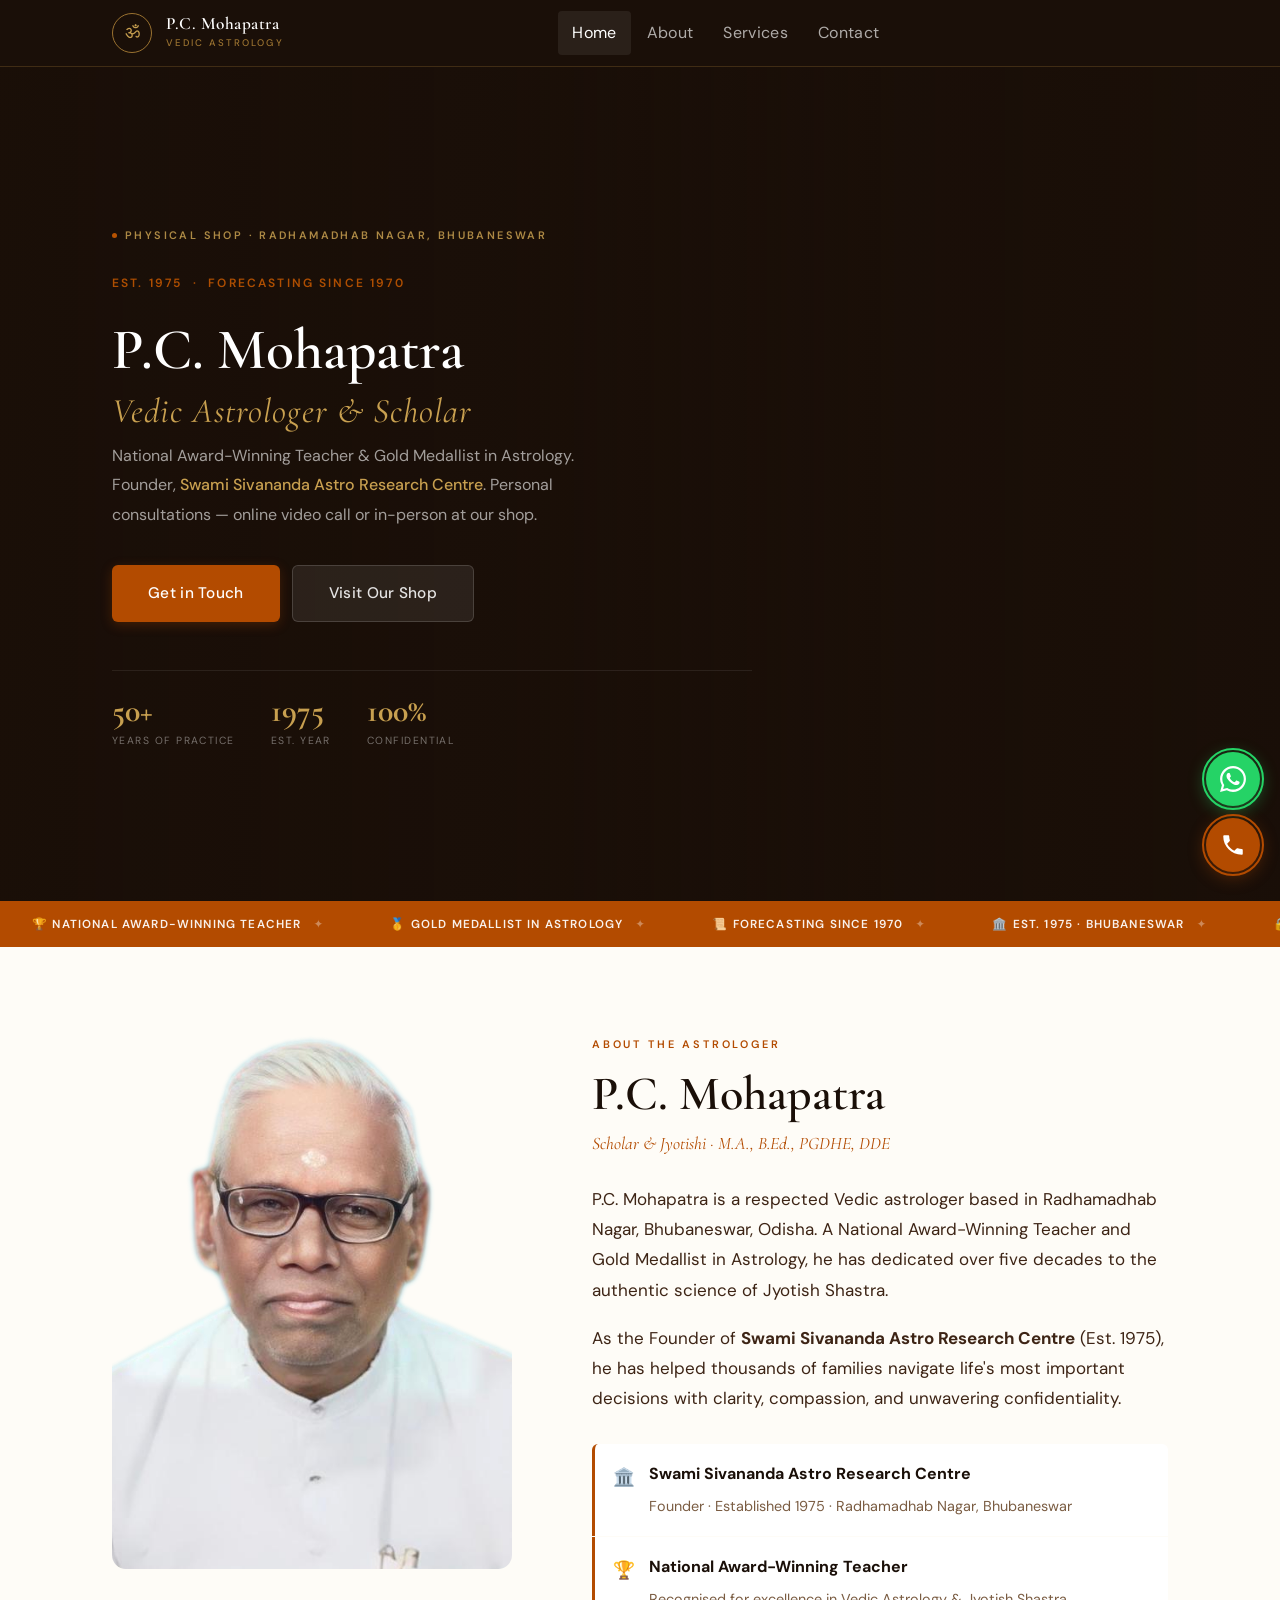
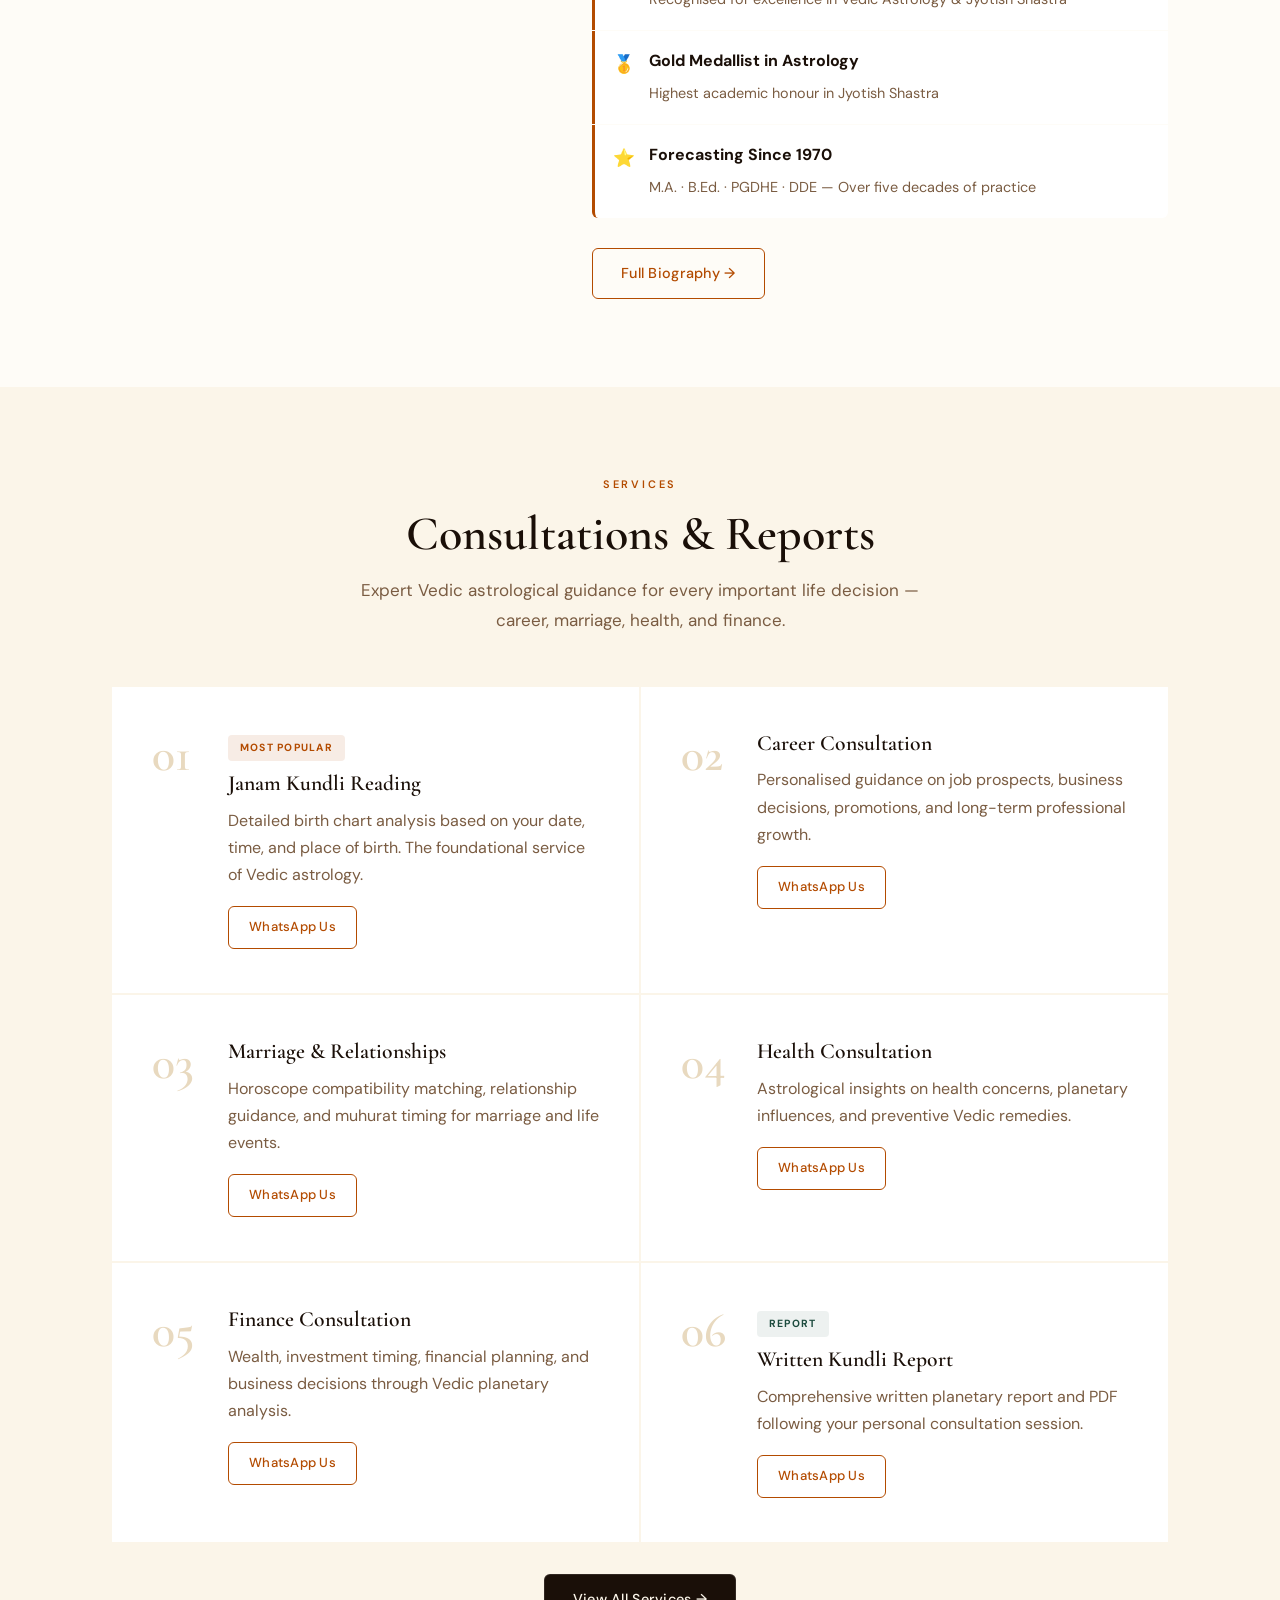
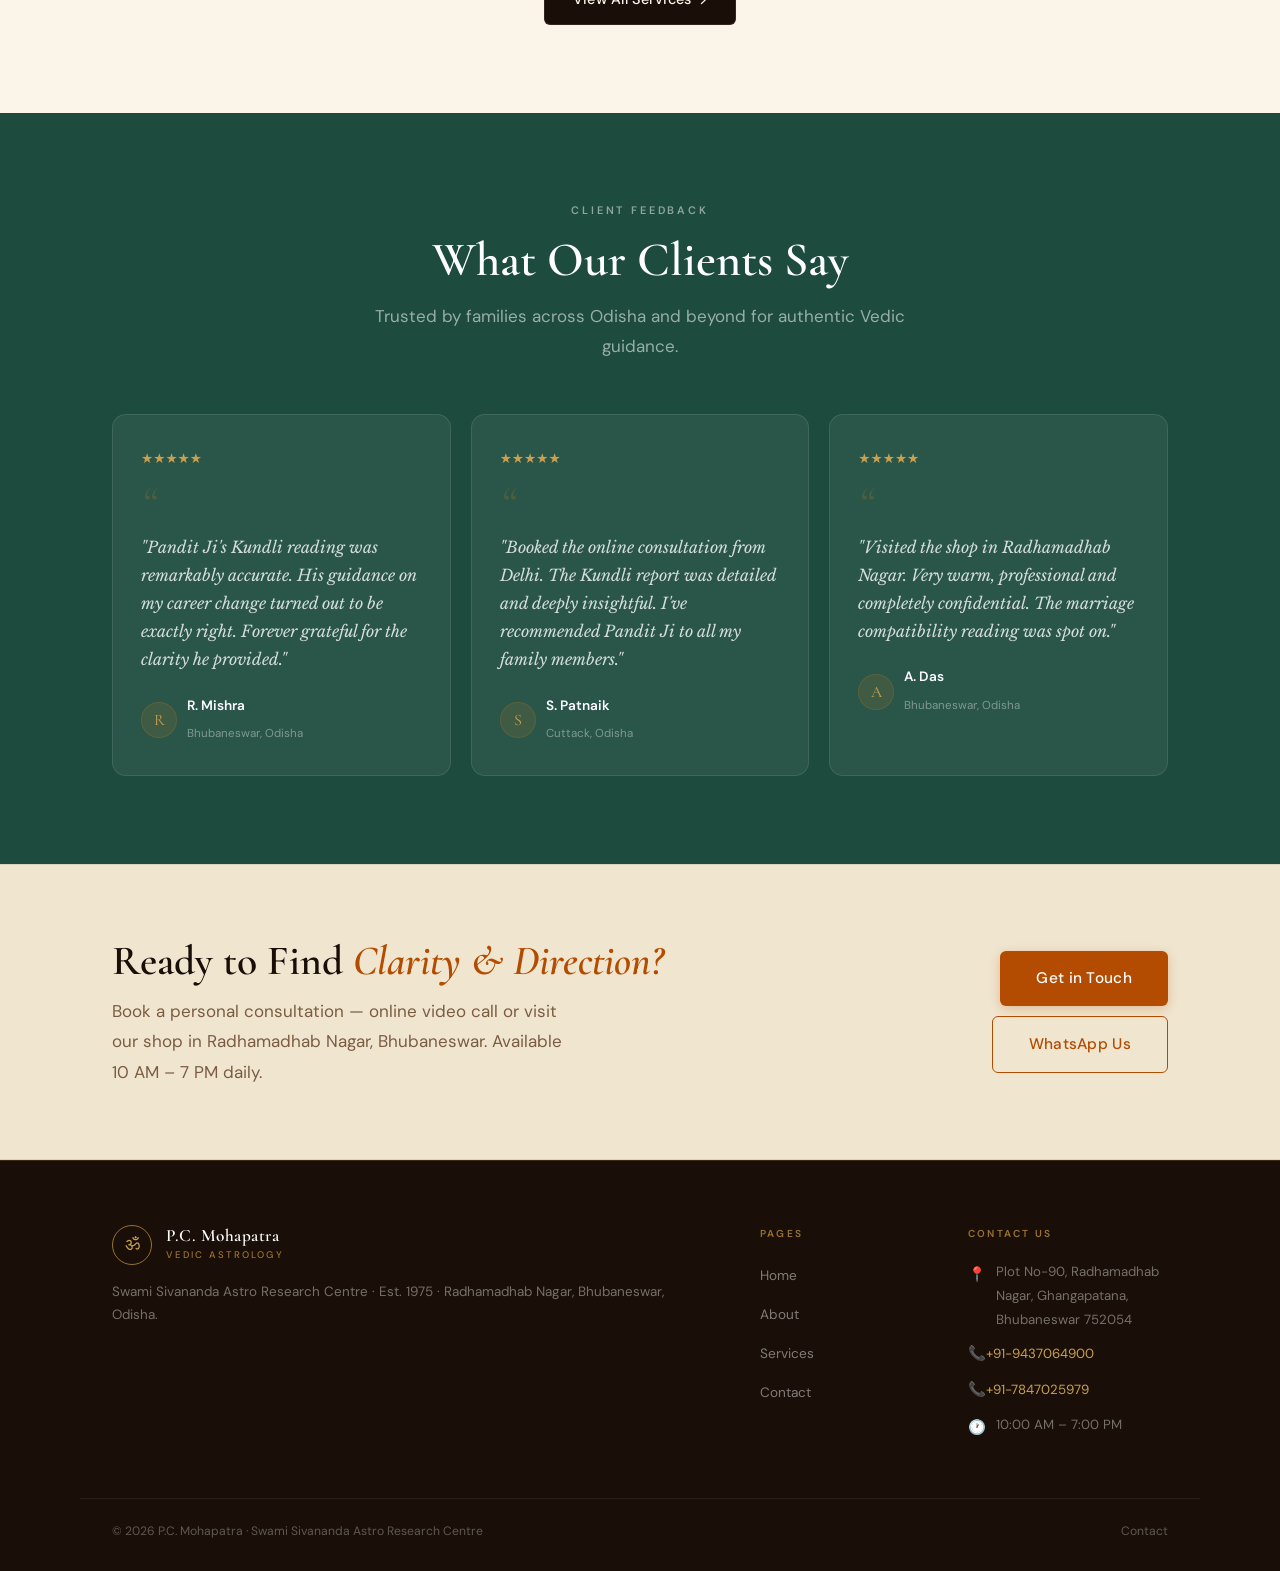
==== commit 24f70119: "fix: remove nav Contact Us square; stop reveal animation on mobile; remove trust strip cloud edges; " ====
--- a/index.html
+++ b/index.html
@@ -32,7 +32,7 @@
     </nav>
 
     <div class="header-actions">
-      <span class="nav-btn-wrap">
+      <span class="nav-btn-wrap" style="display:none">
         <a href="pages/contact.html" class="btn btn-primary btn-sm">Contact Us</a>
       </span>
       <button class="mobile-toggle" id="mobile-toggle" aria-label="Open menu" aria-expanded="false">
--- a/css/style.css
+++ b/css/style.css
@@ -292,8 +292,7 @@
   padding:0;
   overflow:hidden;
   /* clip so the scrolling strip never shows outside bounds */
-  -webkit-mask-image:linear-gradient(to right,transparent 0%,#000 60px,#000 calc(100% - 60px),transparent 100%);
-  mask-image:linear-gradient(to right,transparent 0%,#000 60px,#000 calc(100% - 60px),transparent 100%);
+  /* no edge mask — clean on mobile */
 }
 .trust-scroll {
   /* Single row containing BOTH duplicate sets — moves together as one unit */
@@ -339,7 +338,6 @@
 .about-photo {
   width:100%; border-radius:var(--r-lg);
   object-fit:cover; object-position:center top; aspect-ratio:3/4;
-  position:relative; z-index:1;
   filter:contrast(1.03) brightness(1.01);
 }
 .photo-placeholder {
@@ -726,8 +724,12 @@
 /* ═══════════════════════════════════════════════════════════════════════════
    SCROLL REVEAL
    ═══════════════════════════════════════════════════════════════════════════ */
-.reveal { opacity:0; transform:translateY(22px); transition:opacity 0.6s ease, transform 0.6s ease; }
+.reveal { opacity:0; transform:translateY(18px); transition:opacity 0.5s ease, transform 0.5s ease; }
 .reveal.active { opacity:1; transform:translateY(0); }
+/* Disable animation on mobile/tablet — no jumping */
+@media (max-width:1024px) {
+  .reveal, .reveal.active { opacity:1 !important; transform:none !important; transition:none !important; }
+}
 
 /* ═══════════════════════════════════════════════════════════════════════════
    UTILS
@@ -758,13 +760,14 @@
 
   /* Nav */
   .nav-links {
-    display:none; position:absolute; top:66px; left:0; right:0;
+    display:none !important;
+    position:absolute; top:66px; left:0; right:0;
     background:var(--ink); flex-direction:column; padding:12px 20px 20px;
     border-bottom:1px solid rgba(154,114,48,0.25);
     box-shadow:0 12px 32px rgba(0,0,0,0.4); gap:2px; z-index:200;
   }
   .nav-links a { padding:12px 14px; font-size:1rem; }
-  .nav-links.show { display:flex; }
+  .nav-links.show { display:flex !important; }
   .mobile-toggle { display:flex; }
   .nav-btn-wrap { display:none !important; }
 
@@ -772,13 +775,30 @@
   .hero { min-height:auto; }
   .hero-left { padding:60px 0 48px; }
   .hero-right { display:none; }
+  /* Remove side-gradient cloud on mobile */
+  .hero::after {
+    background: linear-gradient(to bottom,
+      rgba(26,15,8,0.80) 0%,
+      rgba(26,15,8,0.60) 60%,
+      rgba(26,15,8,0.80) 100%
+    );
+  }
   .hero h1 { font-size:clamp(2.4rem,7vw,3.6rem); max-width:100%; }
   .hero-lead { font-size:0.95rem; max-width:100%; }
   .hero-stats { gap:28px; }
 
   /* About */
-  .about-wrap { grid-template-columns:1fr; gap:40px; }
-  .about-photo-col { max-width:320px; margin:0 auto; position:static; top:auto; }
+  .about-wrap { display:flex; flex-direction:column; gap:32px; }
+  /* Show text FIRST, photo SECOND on mobile */
+  .about-text     { order:1; }
+  .about-photo-col {
+    order:2;
+    position:static !important;
+    top:auto !important;
+    width:100%;
+    max-width:260px;
+    margin:0 auto;
+  }
 
   /* Services */
   .services-grid { grid-template-columns:1fr; }
@@ -835,9 +855,9 @@
   .trust-item { padding:11px 20px; font-size:0.68rem; }
 
   /* About */
-  .about-photo-col { max-width:260px; position:static; top:auto; }
-  .about-text { text-align:left; }
-  .about-wrap { display:flex; flex-direction:column; gap:28px; }
+  .about-photo-col { max-width:200px; position:static !important; top:auto !important; }
+  .about-text { order:1; text-align:left; }
+  .about-wrap { display:flex; flex-direction:column; gap:20px; }
   .creds-list { gap:12px; }
 
   /* Services */
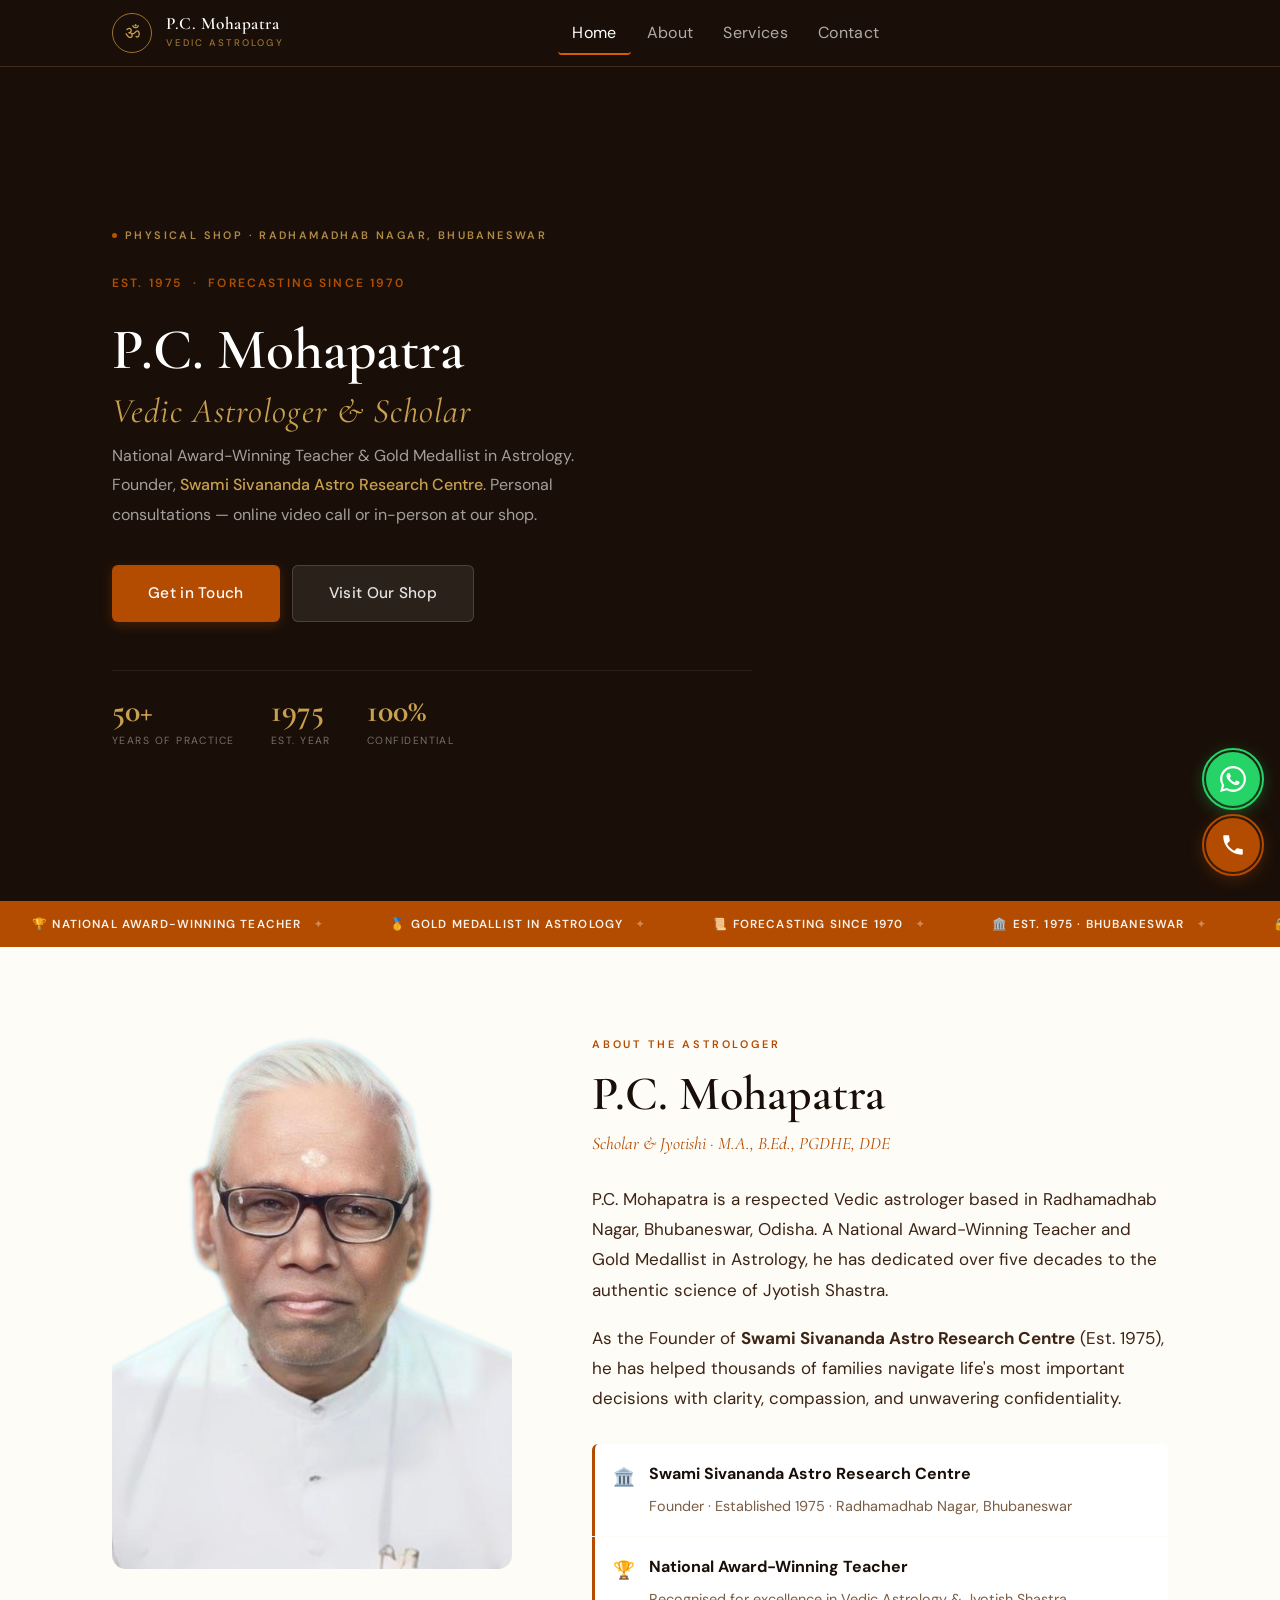
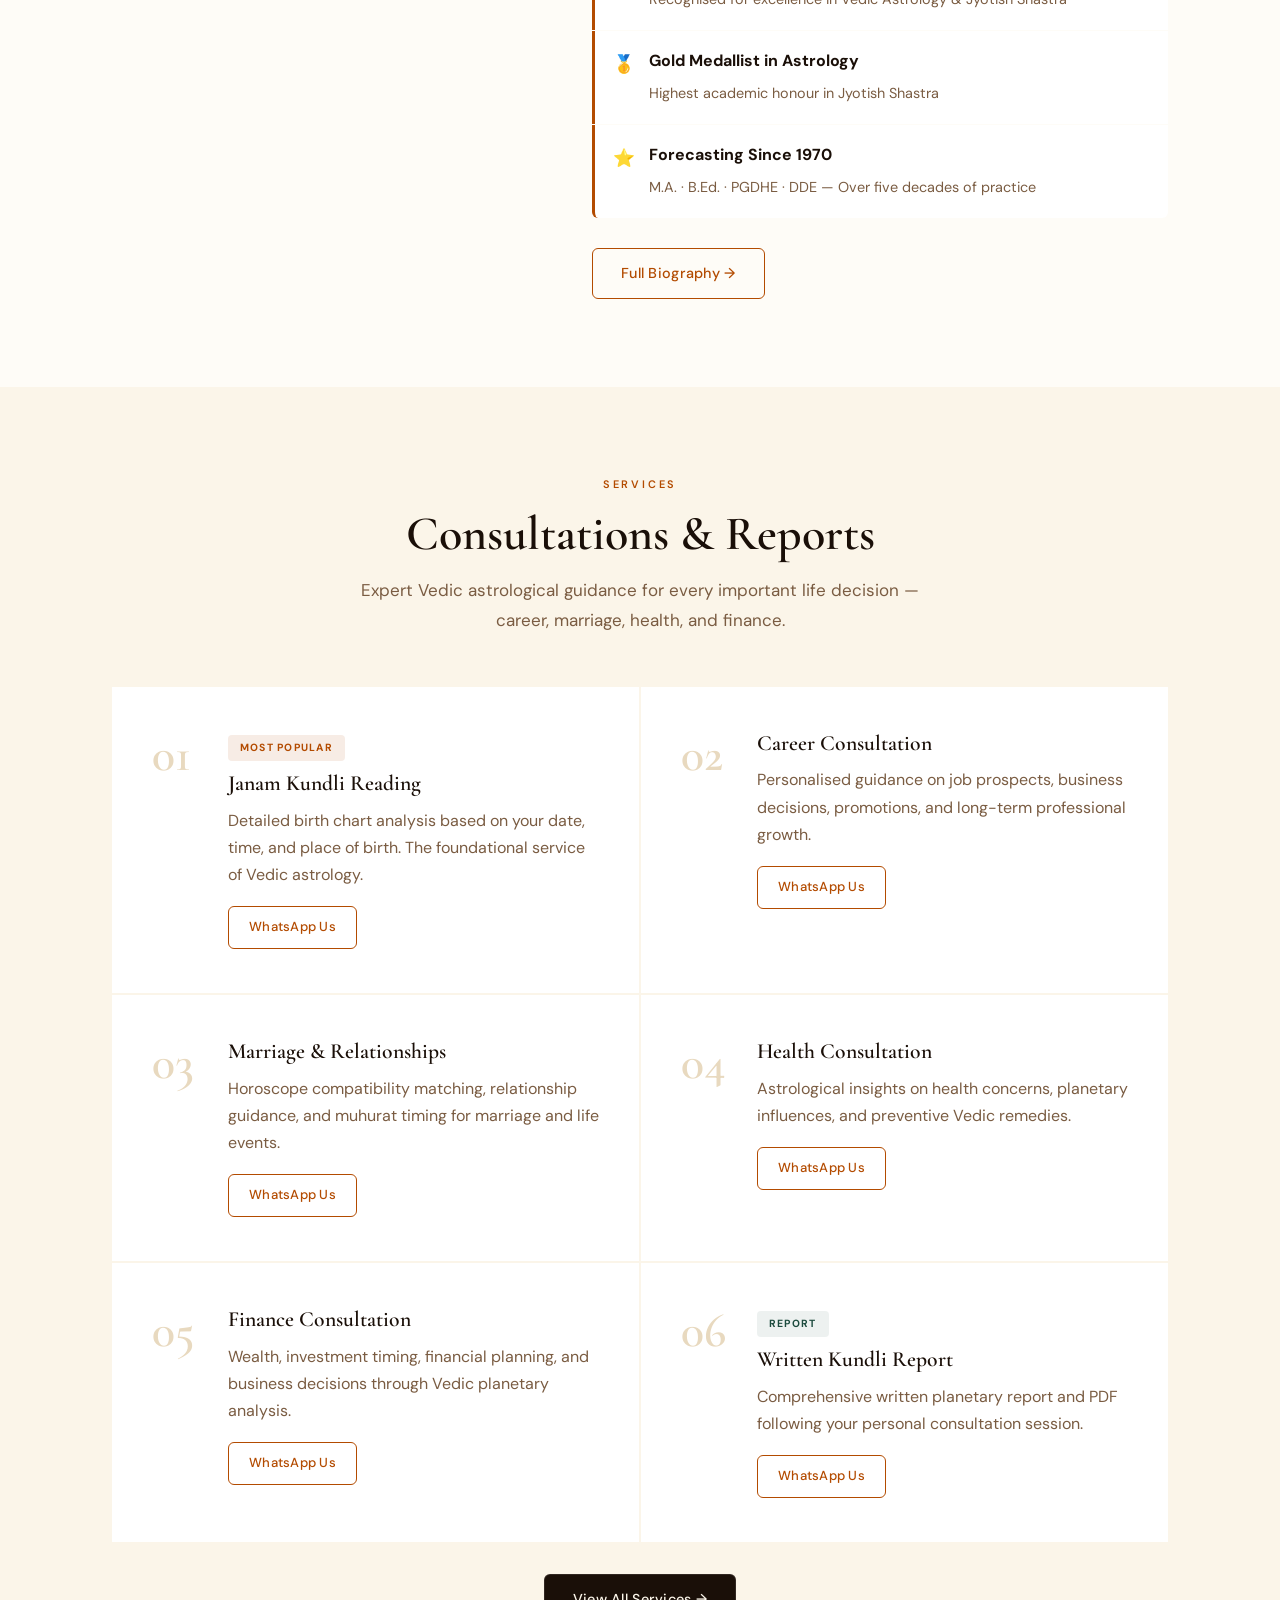
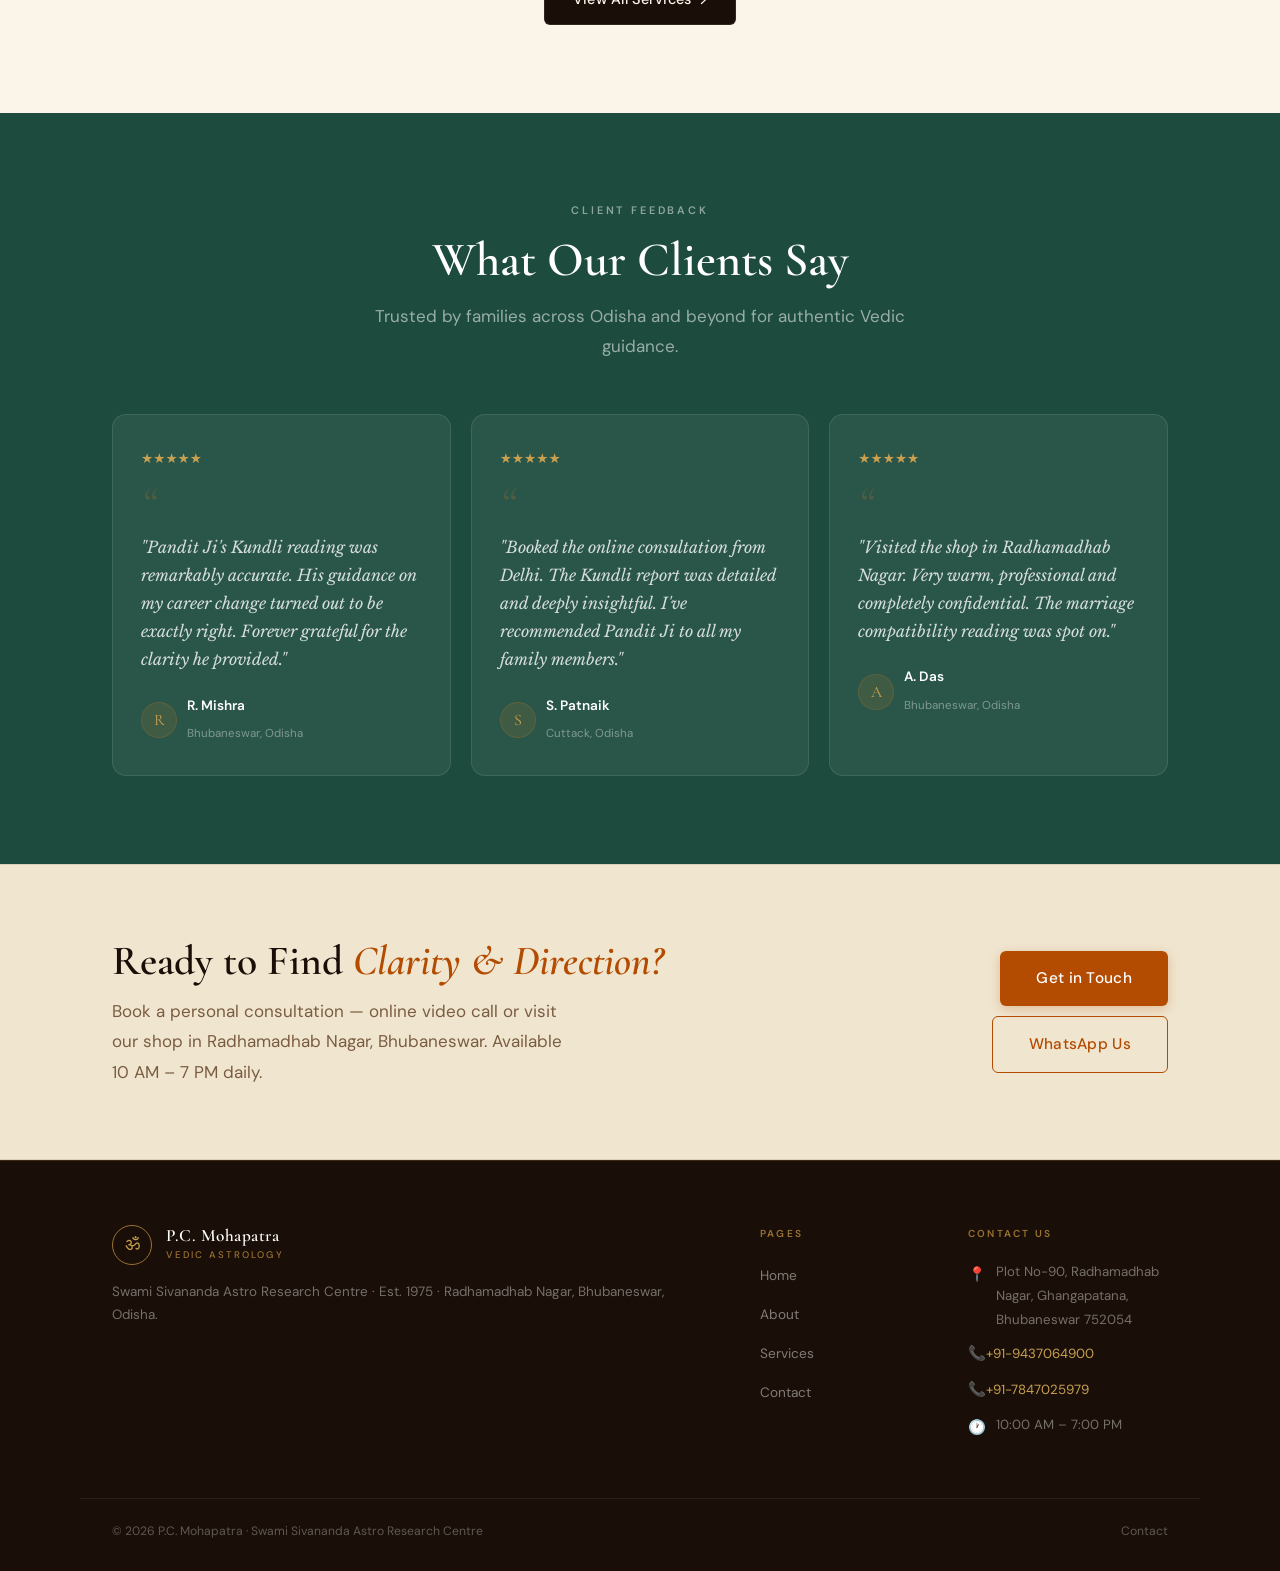
==== commit 89ba68c0: "fix: bust CSS cache (was immutable — all previous fixes were invisible); add Google verification fil" ====
--- a/index.html
+++ b/index.html
@@ -8,7 +8,7 @@
   <link rel="preconnect" href="https://fonts.googleapis.com">
   <link rel="preconnect" href="https://fonts.gstatic.com" crossorigin>
   <link href="https://fonts.googleapis.com/css2?family=Cormorant+Garamond:ital,wght@0,400;0,500;0,600;0,700;1,400;1,600&family=DM+Sans:wght@300;400;500;600&family=Libre+Baskerville:ital,wght@0,400;0,700;1,400&display=swap" rel="stylesheet">
-  <link rel="stylesheet" href="css/style.css">
+  <link rel="stylesheet" href="css/style.css?v=3">
 </head>
 <body>
 
@@ -395,6 +395,6 @@
 
 <button class="top-btn" id="topBtn" aria-label="Back to top">↑</button>
 
-<script src="js/main.js"></script>
+<script src="js/main.js?v=3"></script>
 </body>
 </html>
--- a/css/style.css
+++ b/css/style.css
@@ -144,8 +144,8 @@
   color:rgba(255,255,255,0.65); padding:8px 14px; border-radius:4px;
   transition:all var(--t);
 }
-.nav-links a:hover,.nav-links a.active { color:#fff; }
-.nav-links a.active { background:rgba(255,255,255,0.07); }
+.nav-links a:hover { color:#fff; }
+.nav-links a.active { color:#fff; border-bottom:2px solid var(--rust-lt); padding-bottom:6px; }
 
 .header-actions { display:flex; align-items:center; gap:10px; flex-shrink:0; }
 .nav-btn-wrap .btn { font-size:0.8rem; padding:8px 20px; }
@@ -330,7 +330,7 @@
 }
 
 /* Photo */
-.about-photo-col { position:sticky; top:90px; }
+.about-photo-col { position:relative; top:auto; }
 .about-photo-frame {
   position:relative;
 }
@@ -724,12 +724,8 @@
 /* ═══════════════════════════════════════════════════════════════════════════
    SCROLL REVEAL
    ═══════════════════════════════════════════════════════════════════════════ */
-.reveal { opacity:0; transform:translateY(18px); transition:opacity 0.5s ease, transform 0.5s ease; }
-.reveal.active { opacity:1; transform:translateY(0); }
-/* Disable animation on mobile/tablet — no jumping */
-@media (max-width:1024px) {
-  .reveal, .reveal.active { opacity:1 !important; transform:none !important; transition:none !important; }
-}
+/* Reveal: instant show, no animation */
+.reveal, .reveal.active { opacity:1; transform:none; transition:none; }
 
 /* ═══════════════════════════════════════════════════════════════════════════
    UTILS
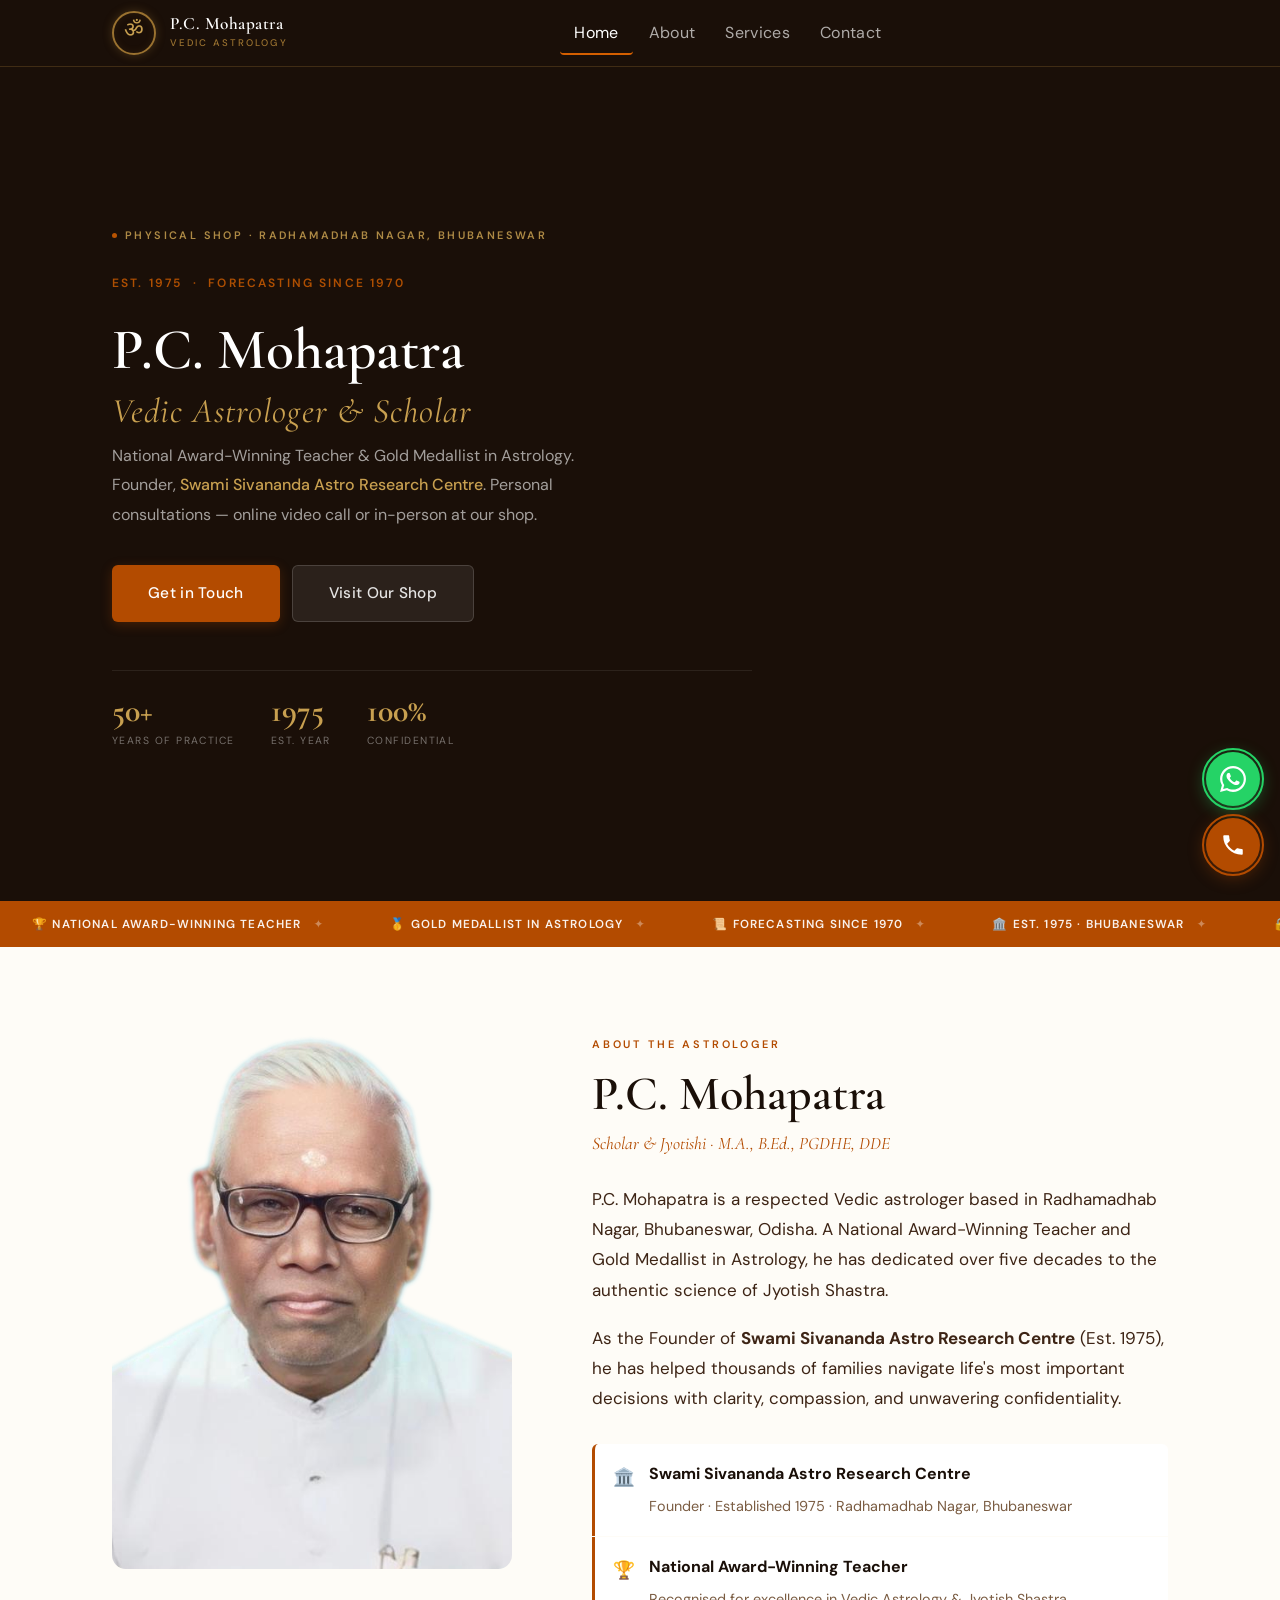
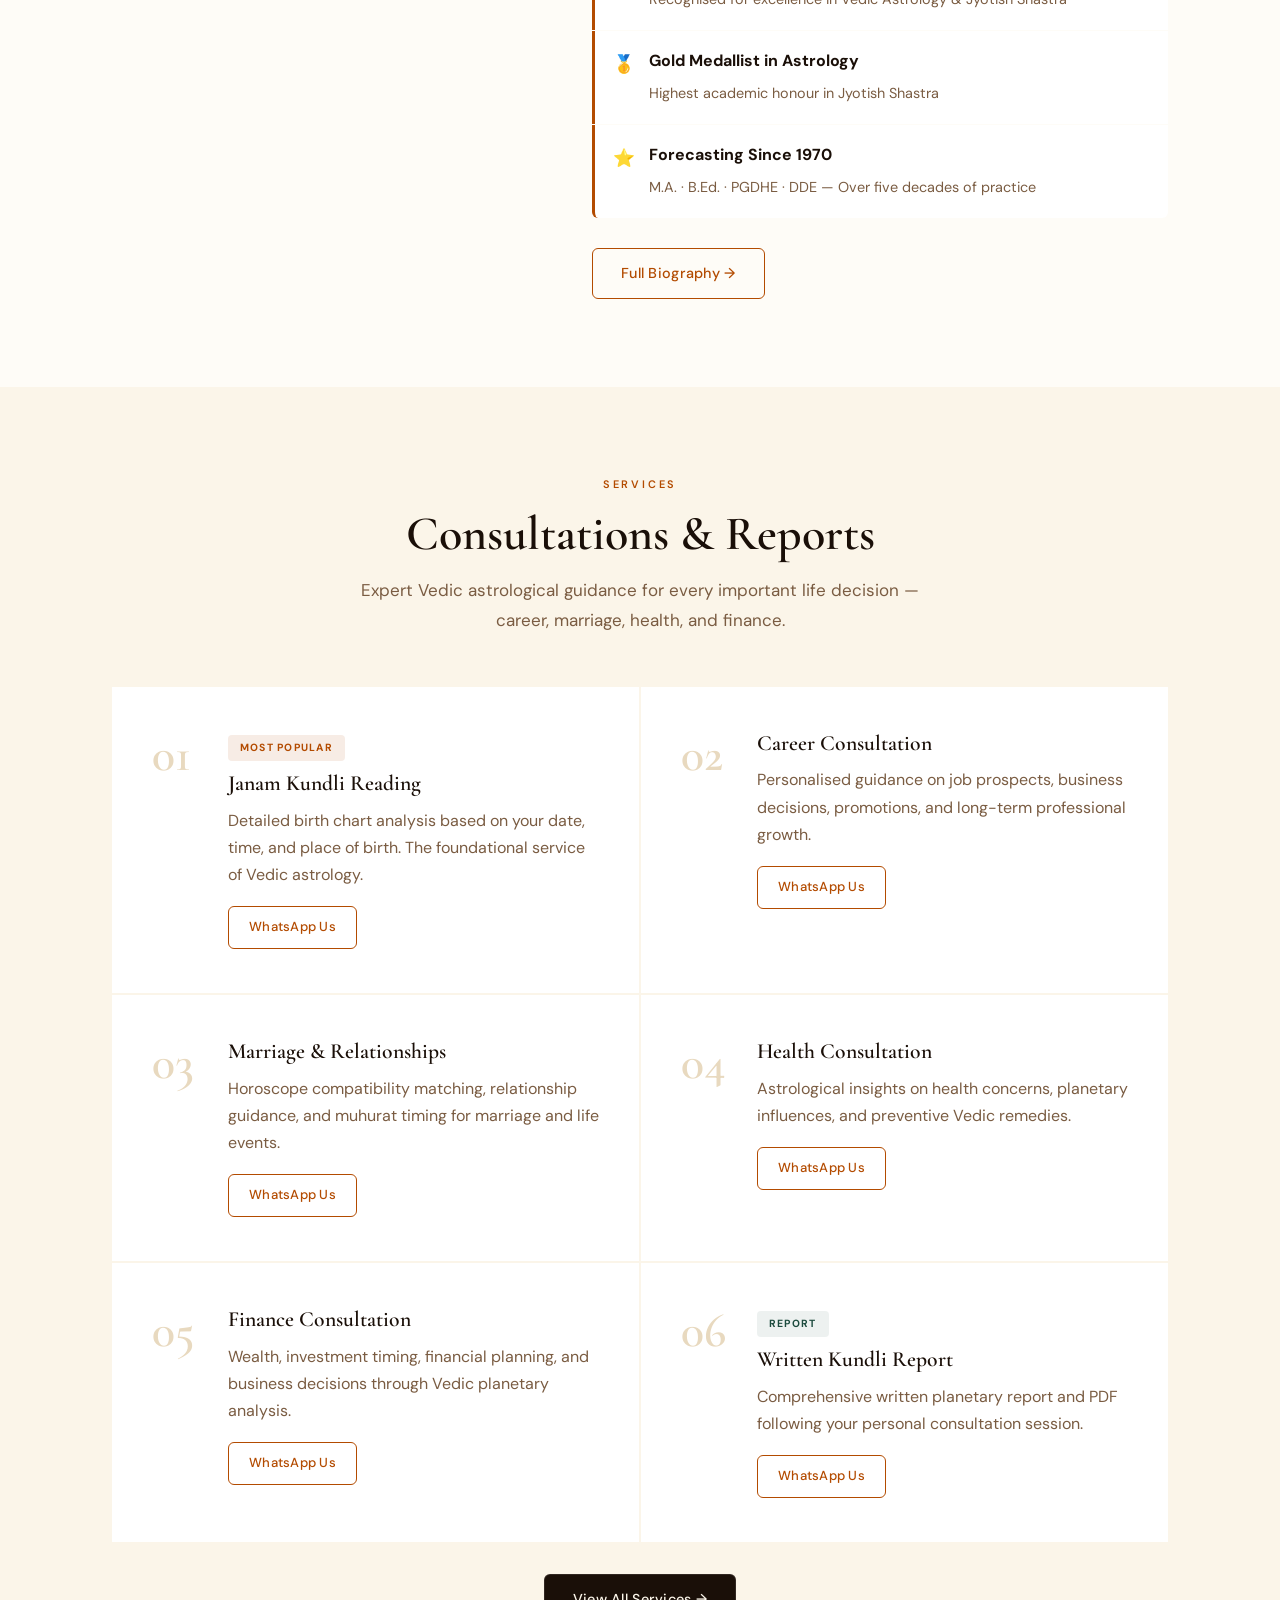
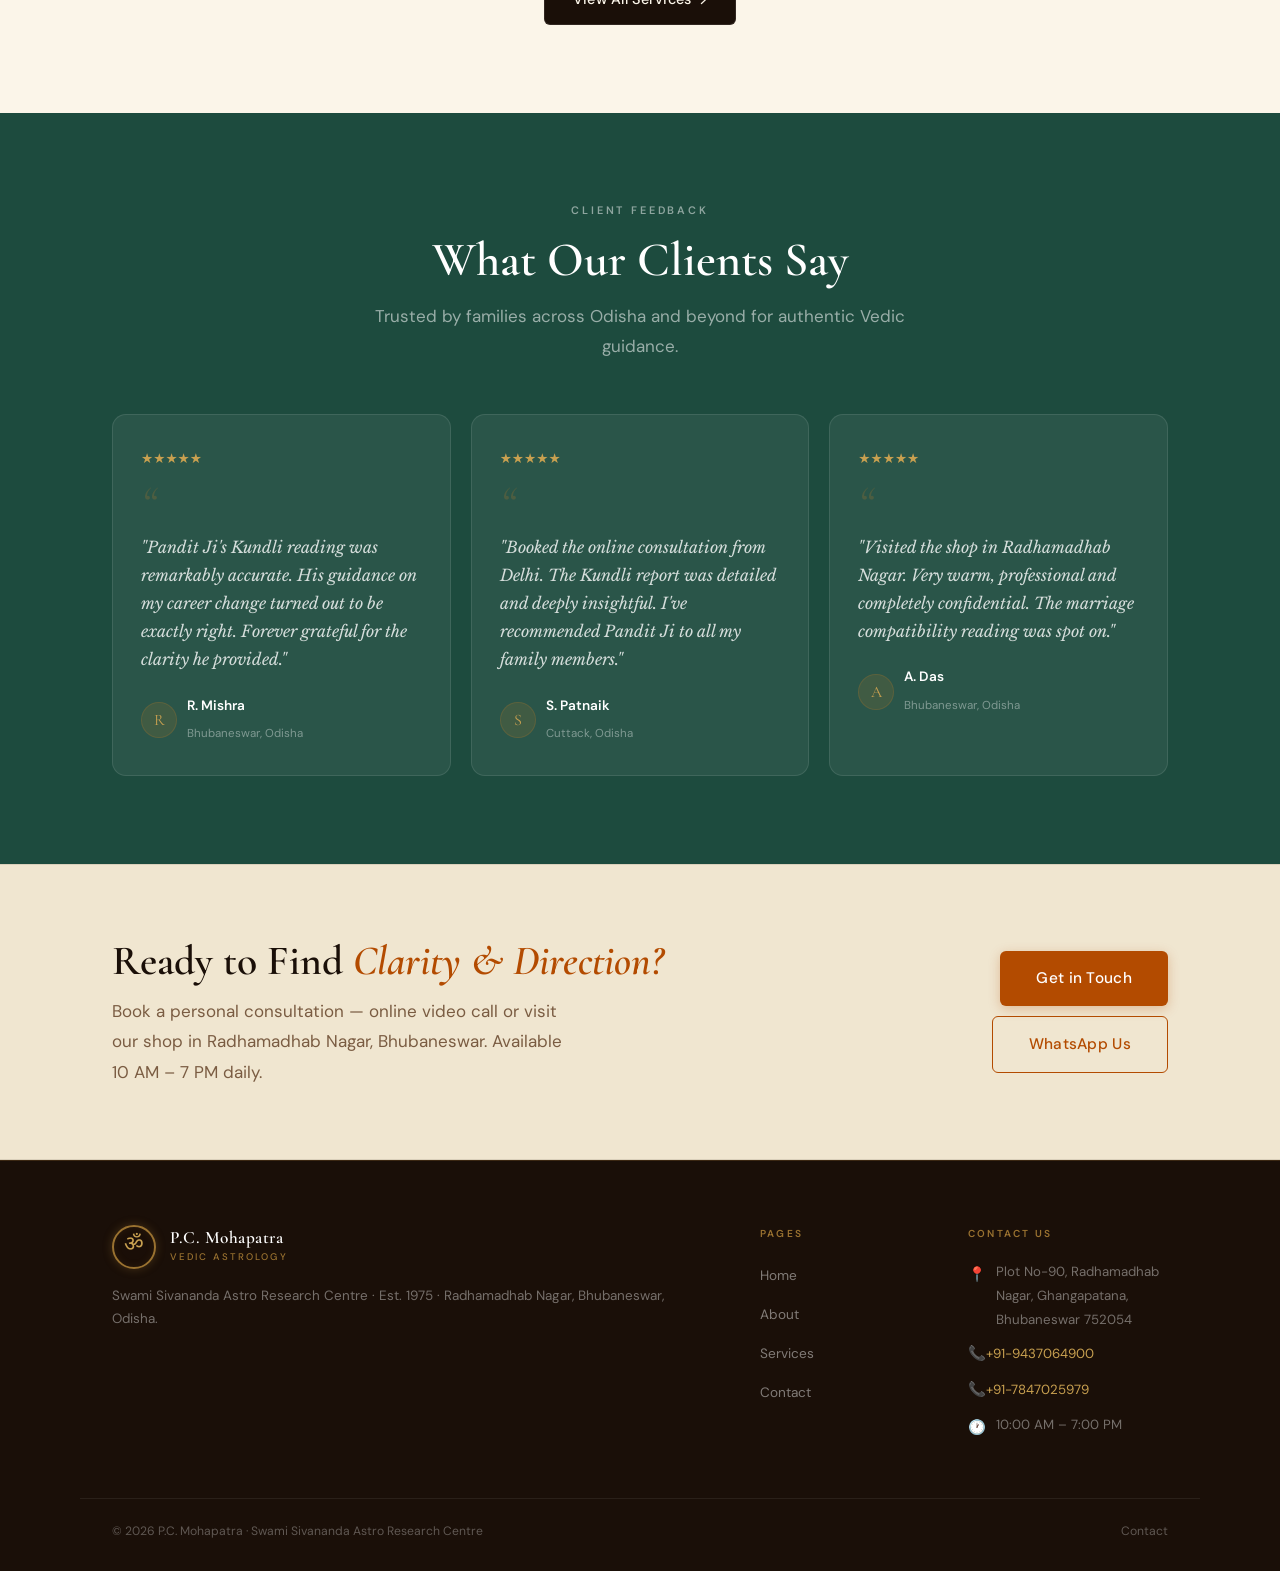
==== commit fba733a1: "feat: fix Om symbol — add Noto Sans Devanagari font; gold circle style like reference" ====
--- a/index.html
+++ b/index.html
@@ -8,7 +8,7 @@
   <link rel="preconnect" href="https://fonts.googleapis.com">
   <link rel="preconnect" href="https://fonts.gstatic.com" crossorigin>
   <link href="https://fonts.googleapis.com/css2?family=Cormorant+Garamond:ital,wght@0,400;0,500;0,600;0,700;1,400;1,600&family=DM+Sans:wght@300;400;500;600&family=Libre+Baskerville:ital,wght@0,400;0,700;1,400&display=swap" rel="stylesheet">
-  <link rel="stylesheet" href="css/style.css?v=3">
+  <link rel="stylesheet" href="css/style.css?v=4">
 </head>
 <body>
 
@@ -395,6 +395,6 @@
 
 <button class="top-btn" id="topBtn" aria-label="Back to top">↑</button>
 
-<script src="js/main.js?v=3"></script>
+<script src="js/main.js?v=4"></script>
 </body>
 </html>
--- a/css/style.css
+++ b/css/style.css
@@ -3,7 +3,7 @@
    Editorial · Heritage · Human — NOT a template, NOT AI-generated
    ========================================================================== */
 
-@import url('https://fonts.googleapis.com/css2?family=Cormorant+Garamond:ital,wght@0,400;0,500;0,600;0,700;1,400;1,600&family=DM+Sans:wght@300;400;500;600&family=Libre+Baskerville:ital,wght@0,400;0,700;1,400&display=swap');
+@import url('https://fonts.googleapis.com/css2?family=Cormorant+Garamond:ital,wght@0,400;0,500;0,600;0,700;1,400;1,600&family=DM+Sans:wght@300;400;500;600&family=Libre+Baskerville:ital,wght@0,400;0,700;1,400&family=Noto+Sans+Devanagari:wght@400;700&display=swap');
 
 *, *::before, *::after { margin:0; padding:0; box-sizing:border-box; }
 html { scroll-behavior:smooth; }
@@ -121,12 +121,15 @@
 /* Brand */
 .brand { display:flex; align-items:center; gap:14px; flex-shrink:0; }
 .brand-mark {
-  font-family:'Cormorant Garamond',serif;
-  width:40px; height:40px; border-radius:50%;
-  background:transparent; border:1.5px solid var(--gold);
+  font-family:'Noto Sans Devanagari', serif;
+  width:44px; height:44px; border-radius:50%;
+  background:rgba(26,15,8,0.85);
+  border:2px solid var(--gold);
+  box-shadow:0 0 10px rgba(154,114,48,0.35), inset 0 0 8px rgba(200,160,80,0.08);
   display:flex; align-items:center; justify-content:center;
-  font-size:1.1rem; color:var(--gold-lt); line-height:1;
+  font-size:1.35rem; color:var(--gold-lt); line-height:1;
   flex-shrink:0;
+  letter-spacing:0;
 }
 .brand-name {
   font-family:'Cormorant Garamond',serif; font-size:1.08rem; font-weight:600;
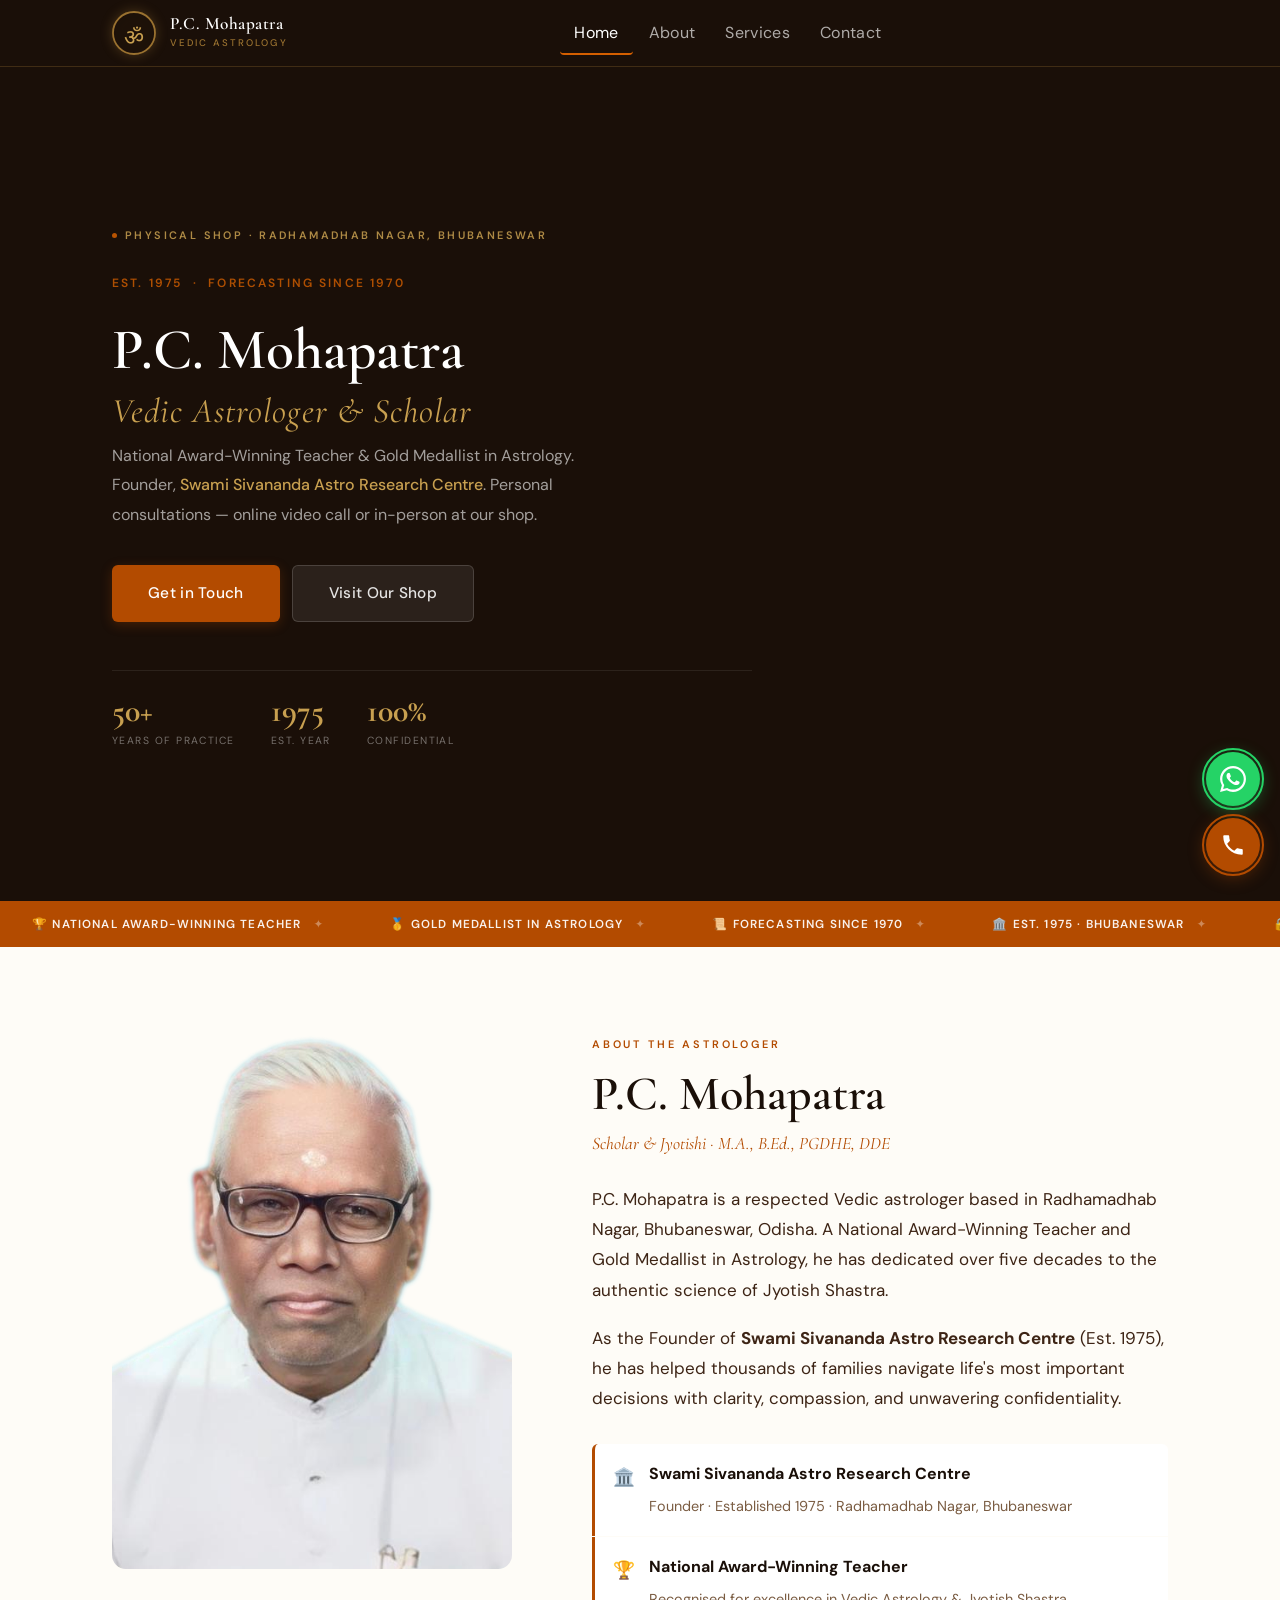
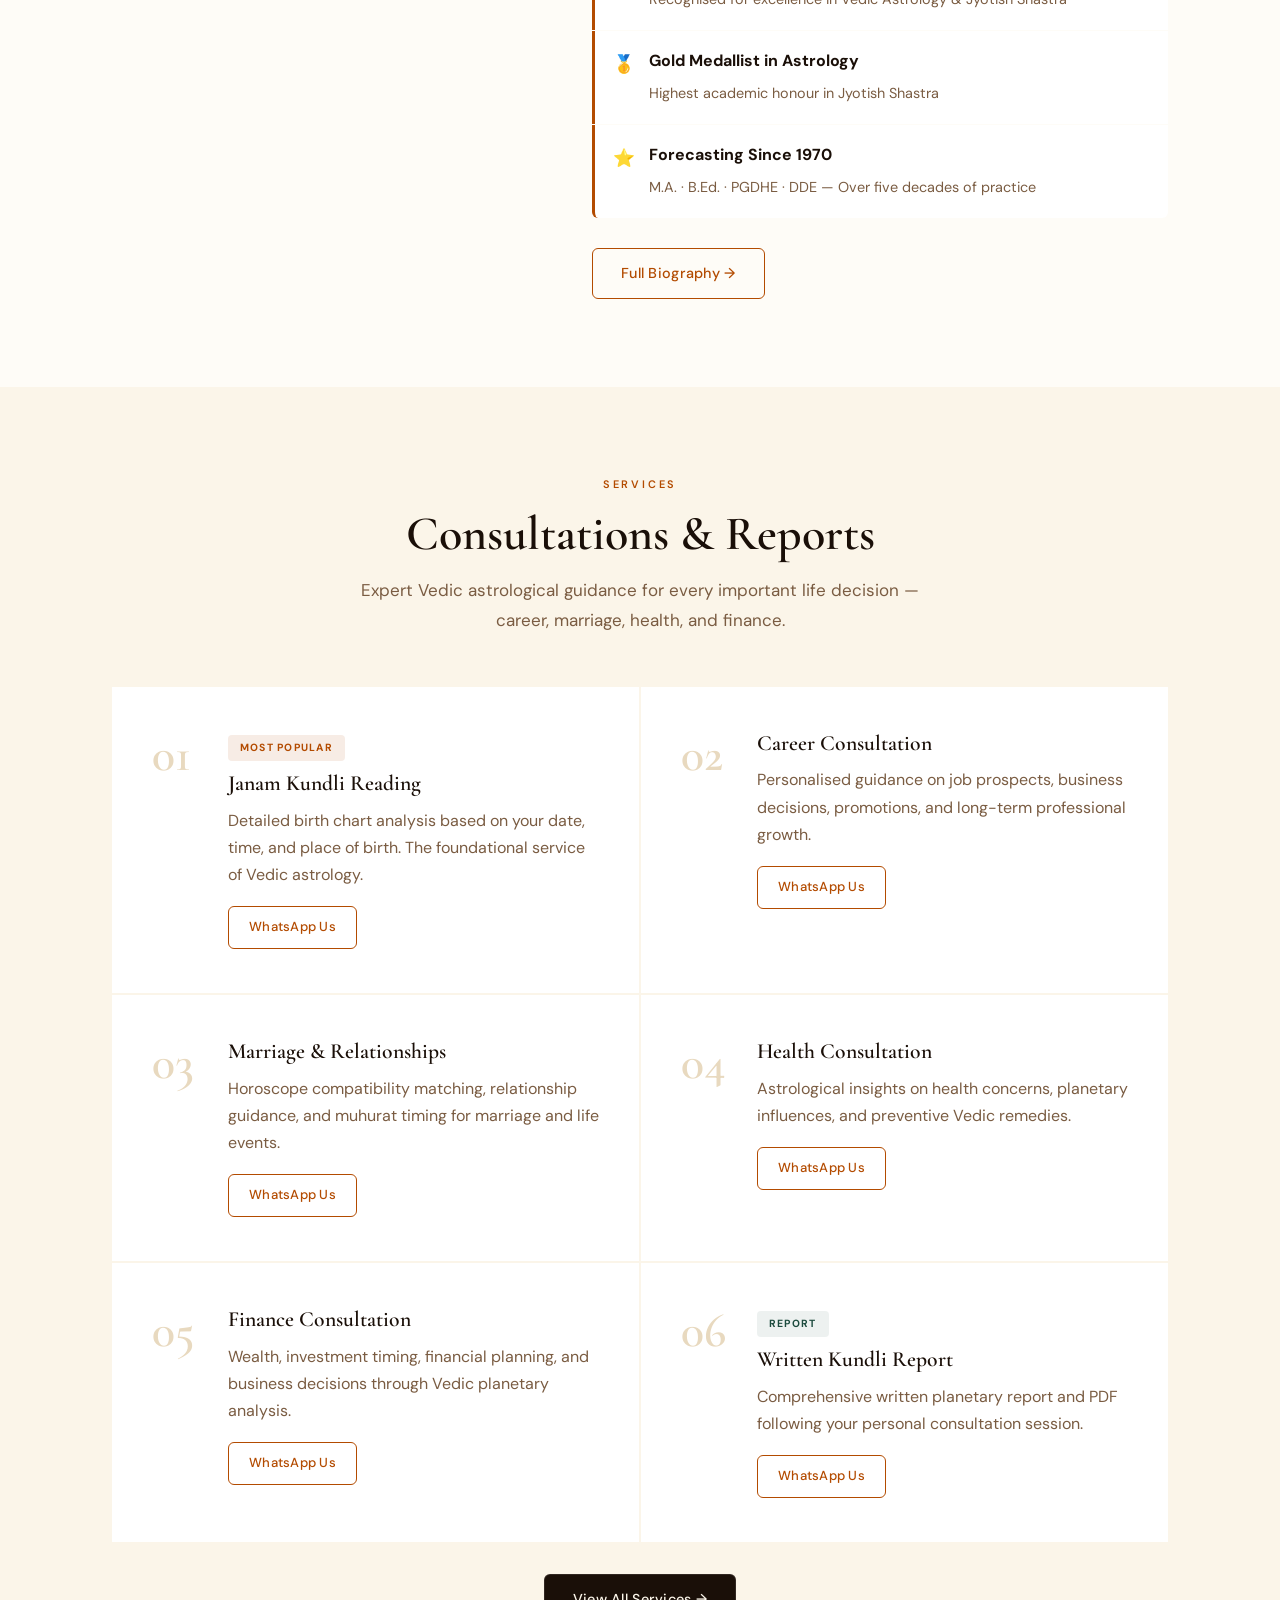
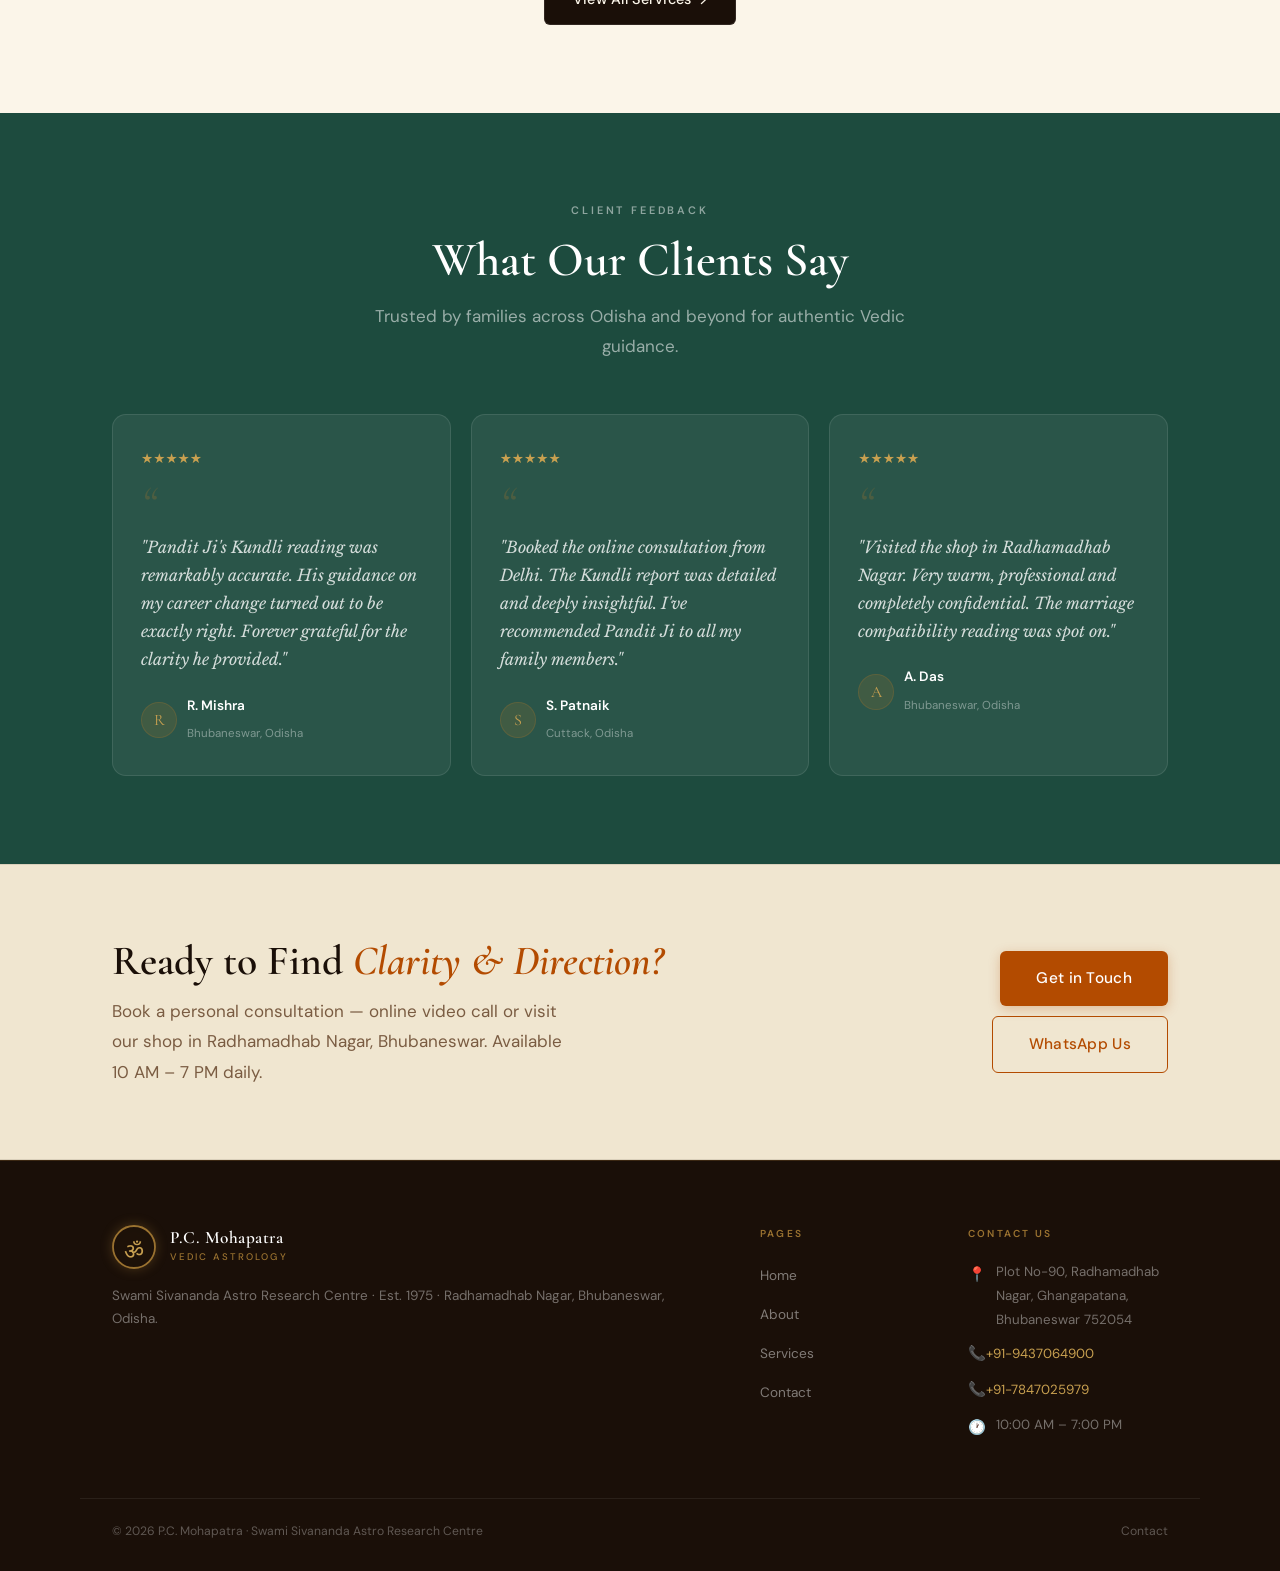
==== commit 751d5c7a: "fix: Om symbol perfectly centered using inline SVG (font metrics were causing offset)" ====
--- a/index.html
+++ b/index.html
@@ -1,6 +1,8 @@
 <!DOCTYPE html>
 <html lang="en">
 <head>
+  <link rel="icon" type="image/png" href="favicon.png">
+  <link rel="apple-touch-icon" href="favicon.png">
   <meta charset="UTF-8">
   <meta name="viewport" content="width=device-width, initial-scale=1.0">
   <title>P.C. Mohapatra | Vedic Astrologer | Bhubaneswar</title>
@@ -8,7 +10,7 @@
   <link rel="preconnect" href="https://fonts.googleapis.com">
   <link rel="preconnect" href="https://fonts.gstatic.com" crossorigin>
   <link href="https://fonts.googleapis.com/css2?family=Cormorant+Garamond:ital,wght@0,400;0,500;0,600;0,700;1,400;1,600&family=DM+Sans:wght@300;400;500;600&family=Libre+Baskerville:ital,wght@0,400;0,700;1,400&display=swap" rel="stylesheet">
-  <link rel="stylesheet" href="css/style.css?v=4">
+  <link rel="stylesheet" href="css/style.css?v=5">
 </head>
 <body>
 
@@ -17,7 +19,12 @@
   <div class="container header-wrap">
 
     <a href="index.html" class="brand">
-      <span class="brand-mark">ॐ</span>
+      <svg class="om-icon" xmlns="http://www.w3.org/2000/svg" viewBox="0 0 44 44" width="44" height="44">
+  <circle cx="22" cy="22" r="21" fill="rgba(26,15,8,0.9)" stroke="#9A7230" stroke-width="1.8"/>
+  <text x="22" y="30" text-anchor="middle" dominant-baseline="middle"
+        font-family="Noto Sans Devanagari, serif" font-size="22"
+        fill="#C8A050" dy="-2">&#x950;</text>
+</svg>
       <div>
         <span class="brand-name">P.C. Mohapatra</span>
         <span class="brand-role">Vedic Astrology</span>
@@ -330,7 +337,12 @@
 
     <div class="foot-brand reveal">
       <div class="brand" style="margin-bottom:16px;">
-        <span class="brand-mark">ॐ</span>
+        <svg class="om-icon" xmlns="http://www.w3.org/2000/svg" viewBox="0 0 44 44" width="44" height="44">
+  <circle cx="22" cy="22" r="21" fill="rgba(26,15,8,0.9)" stroke="#9A7230" stroke-width="1.8"/>
+  <text x="22" y="30" text-anchor="middle" dominant-baseline="middle"
+        font-family="Noto Sans Devanagari, serif" font-size="22"
+        fill="#C8A050" dy="-2">&#x950;</text>
+</svg>
         <div>
           <span class="brand-name">P.C. Mohapatra</span>
           <span class="brand-role">Vedic Astrology</span>
--- a/css/style.css
+++ b/css/style.css
@@ -120,16 +120,9 @@
 
 /* Brand */
 .brand { display:flex; align-items:center; gap:14px; flex-shrink:0; }
-.brand-mark {
-  font-family:'Noto Sans Devanagari', serif;
-  width:44px; height:44px; border-radius:50%;
-  background:rgba(26,15,8,0.85);
-  border:2px solid var(--gold);
-  box-shadow:0 0 10px rgba(154,114,48,0.35), inset 0 0 8px rgba(200,160,80,0.08);
-  display:flex; align-items:center; justify-content:center;
-  font-size:1.35rem; color:var(--gold-lt); line-height:1;
-  flex-shrink:0;
-  letter-spacing:0;
+.brand-mark, .om-icon {
+  width:44px; height:44px; flex-shrink:0; display:block;
+  filter:drop-shadow(0 0 6px rgba(154,114,48,0.4));
 }
 .brand-name {
   font-family:'Cormorant Garamond',serif; font-size:1.08rem; font-weight:600;
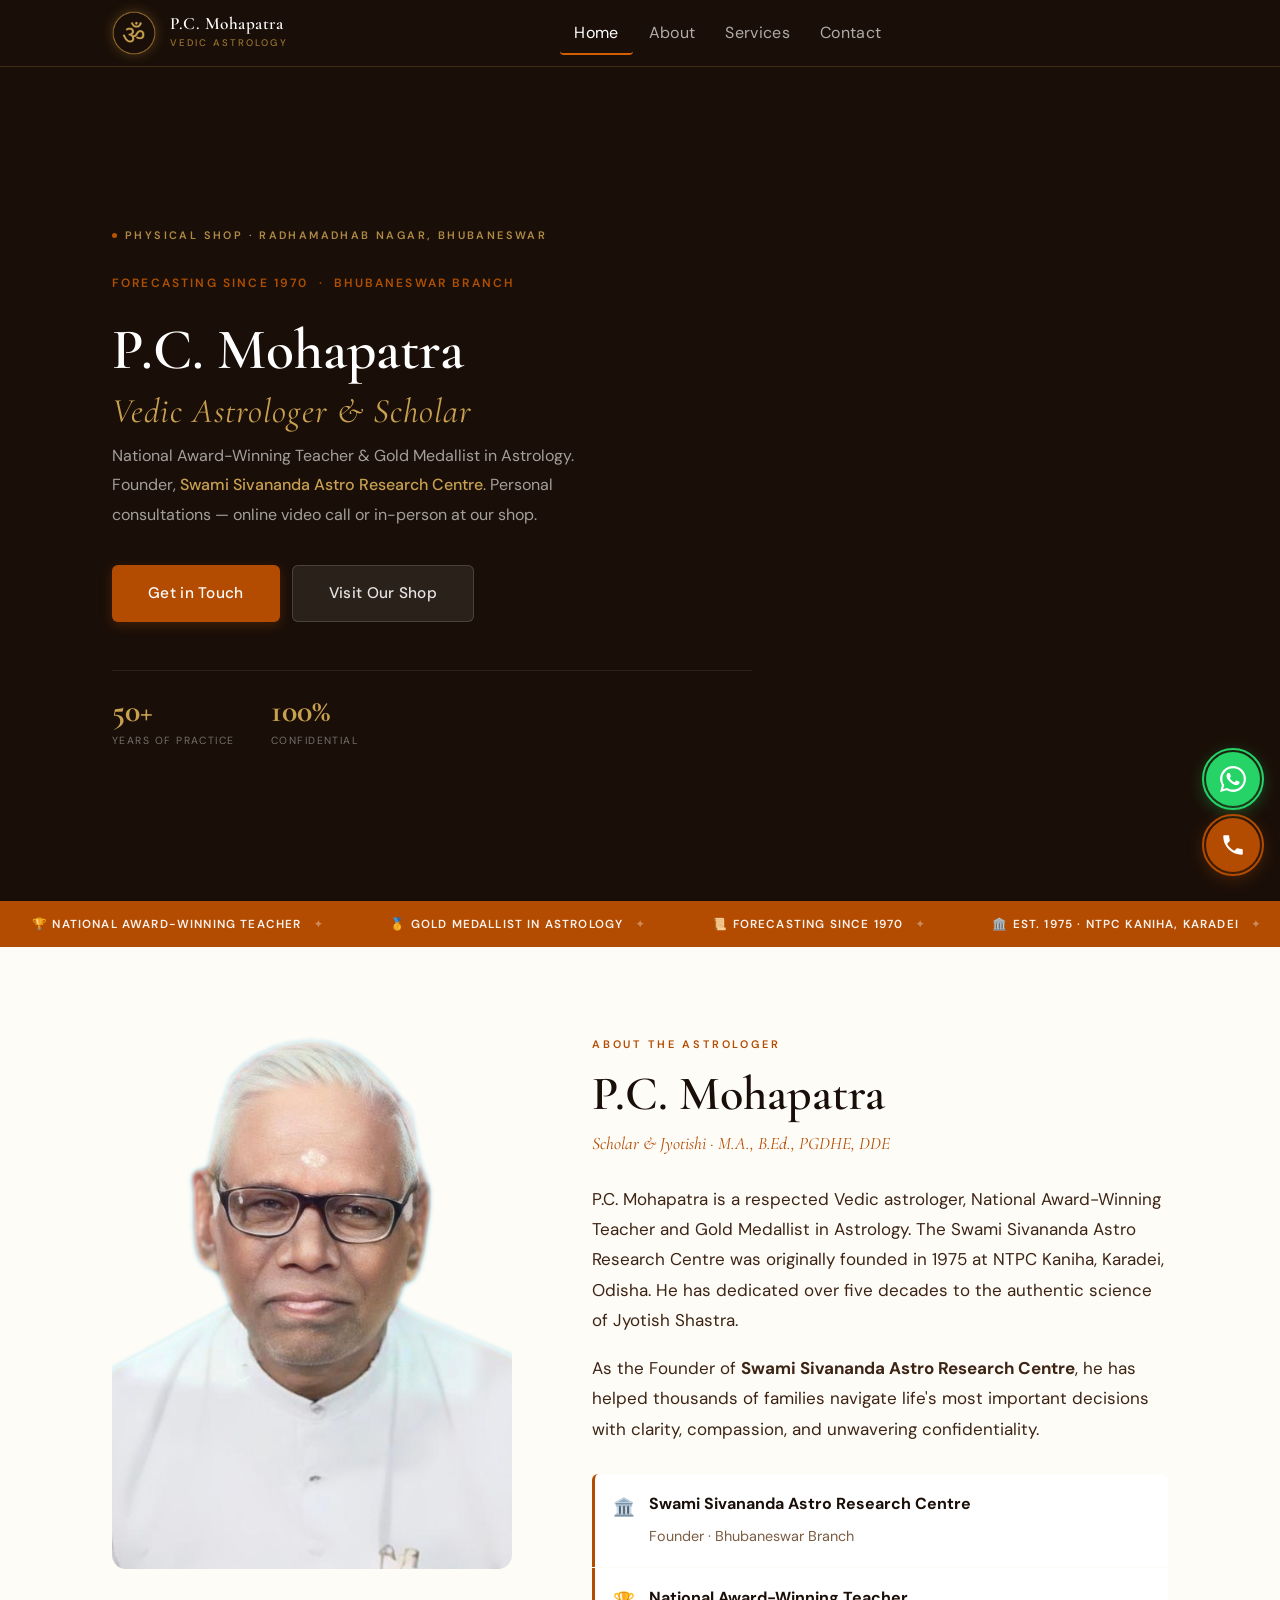
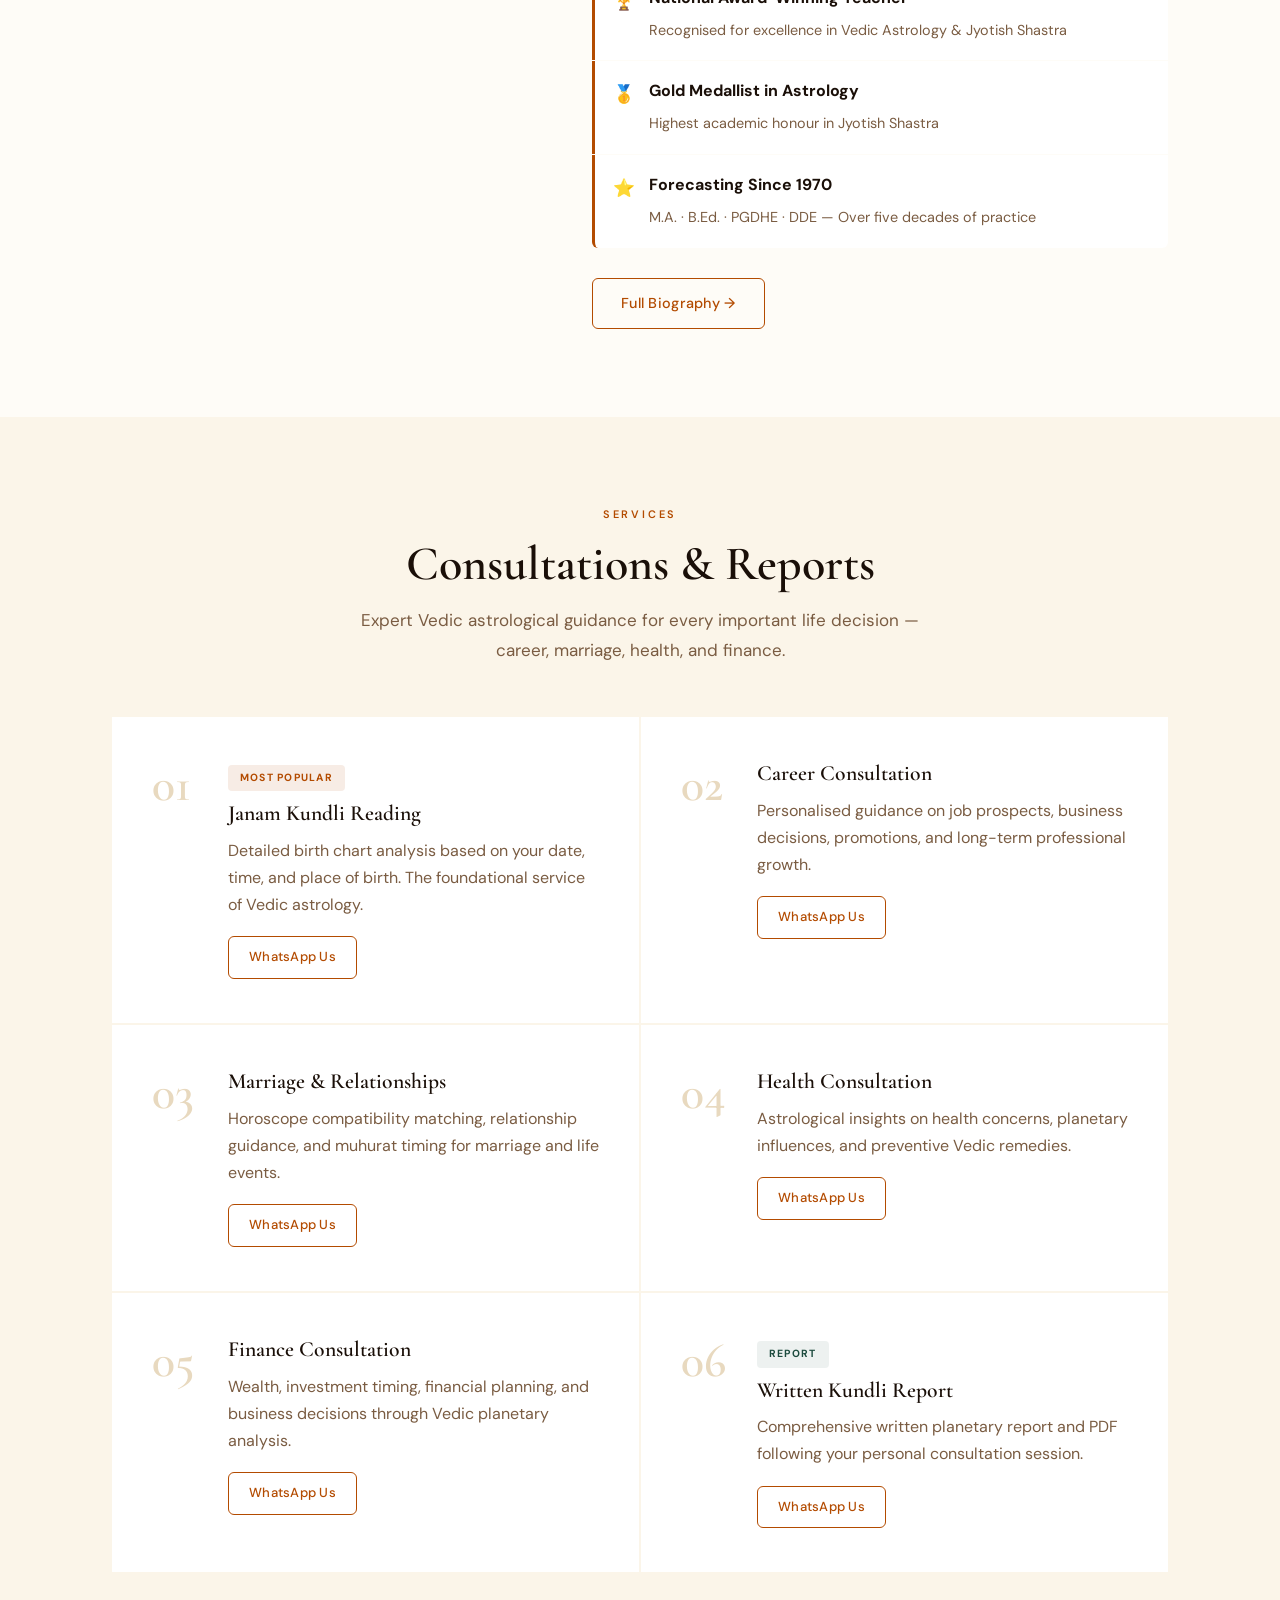
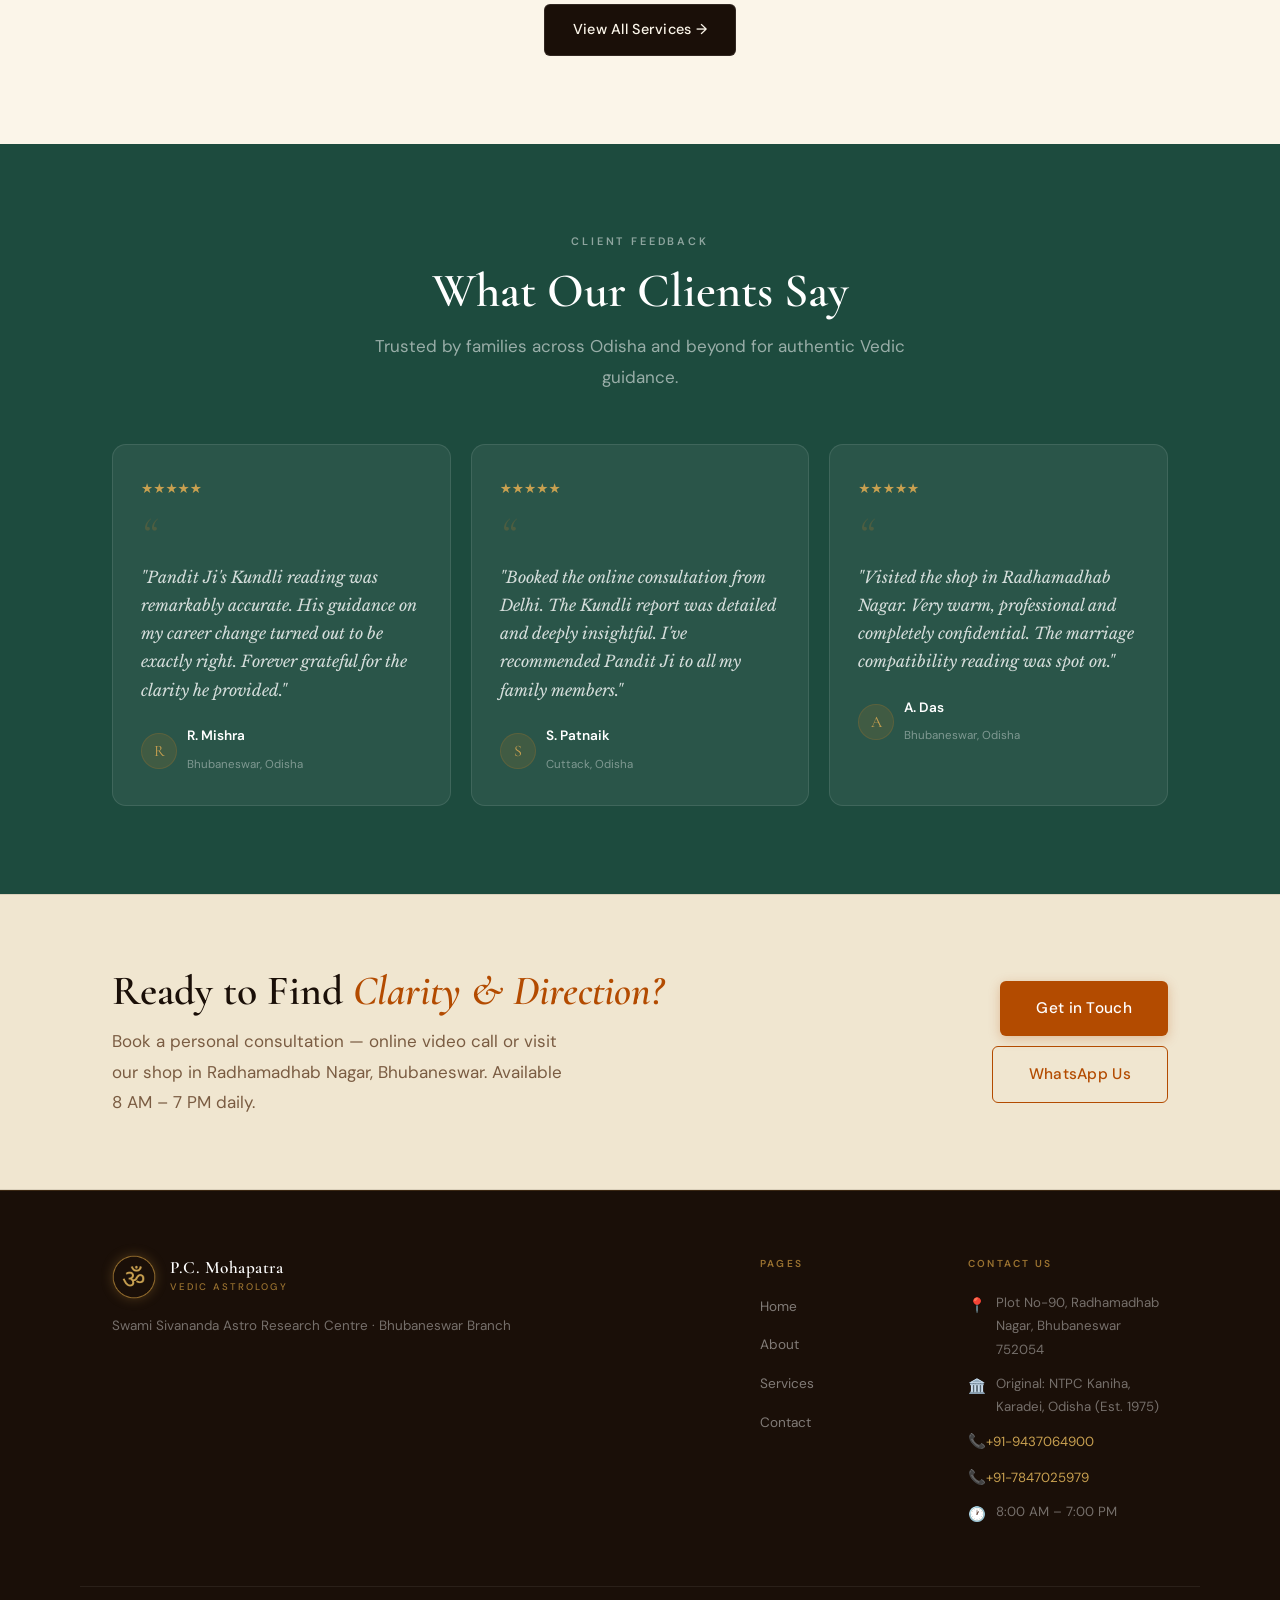
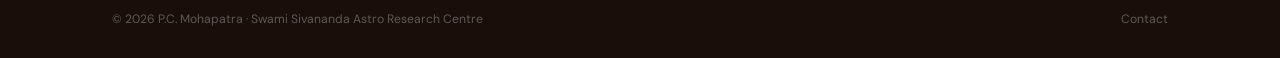
==== commit a9c3ee93: "fix: Om centered using PNG; add NTPC branch info on all pages; remove Est.1975 from Bhubaneswar; fix" ====
--- a/index.html
+++ b/index.html
@@ -5,8 +5,8 @@
   <link rel="apple-touch-icon" href="favicon.png">
   <meta charset="UTF-8">
   <meta name="viewport" content="width=device-width, initial-scale=1.0">
-  <title>P.C. Mohapatra | Vedic Astrologer | Bhubaneswar</title>
-  <meta name="description" content="P.C. Mohapatra — National Award-Winning Vedic Astrologer &amp; Gold Medallist. Swami Sivananda Astro Research Centre, Radhamadhab Nagar, Bhubaneswar.">
+  <title>P.C. Mohapatra | Best Vedic Astrologer in Odisha & Bhubaneswar</title>
+  <meta name="description" content="Consult P.C. Mohapatra, Gold Medallist & National Award-Winning Vedic Astrologer in Bhubaneswar, Odisha. 50+ years experience in Janam Kundli, career & marriage. Book online or visit.">
   <link rel="preconnect" href="https://fonts.googleapis.com">
   <link rel="preconnect" href="https://fonts.gstatic.com" crossorigin>
   <link href="https://fonts.googleapis.com/css2?family=Cormorant+Garamond:ital,wght@0,400;0,500;0,600;0,700;1,400;1,600&family=DM+Sans:wght@300;400;500;600&family=Libre+Baskerville:ital,wght@0,400;0,700;1,400&display=swap" rel="stylesheet">
@@ -19,12 +19,7 @@
   <div class="container header-wrap">
 
     <a href="index.html" class="brand">
-      <svg class="om-icon" xmlns="http://www.w3.org/2000/svg" viewBox="0 0 44 44" width="44" height="44">
-  <circle cx="22" cy="22" r="21" fill="rgba(26,15,8,0.9)" stroke="#9A7230" stroke-width="1.8"/>
-  <text x="22" y="30" text-anchor="middle" dominant-baseline="middle"
-        font-family="Noto Sans Devanagari, serif" font-size="22"
-        fill="#C8A050" dy="-2">&#x950;</text>
-</svg>
+      <img src="favicon.png" width="44" height="44" alt="ॐ" class="om-icon" style="border-radius:50%;">
       <div>
         <span class="brand-name">P.C. Mohapatra</span>
         <span class="brand-role">Vedic Astrology</span>
@@ -66,7 +61,7 @@
           Physical Shop · Radhamadhab Nagar, Bhubaneswar
         </div>
 
-        <p class="hero-est">Est. 1975 &nbsp;·&nbsp; Forecasting Since 1970</p>
+        <p class="hero-est">Forecasting Since 1970 &nbsp;·&nbsp; Bhubaneswar Branch</p>
 
         <h1>P.C. Mohapatra
           <em>Vedic Astrologer &amp; Scholar</em>
@@ -87,10 +82,6 @@
           <div class="hero-stat">
             <span class="num">50+</span>
             <span class="lbl">Years of Practice</span>
-          </div>
-          <div class="hero-stat">
-            <span class="num">1975</span>
-            <span class="lbl">Est. Year</span>
           </div>
           <div class="hero-stat">
             <span class="num">100%</span>
@@ -111,7 +102,7 @@
       <div class="trust-item">🏆 National Award-Winning Teacher <span class="t-sep">✦</span></div>
       <div class="trust-item">🥇 Gold Medallist in Astrology <span class="t-sep">✦</span></div>
       <div class="trust-item">📜 Forecasting Since 1970 <span class="t-sep">✦</span></div>
-      <div class="trust-item">🏛️ Est. 1975 · Bhubaneswar <span class="t-sep">✦</span></div>
+      <div class="trust-item">🏛️ Est. 1975 · NTPC Kaniha, Karadei <span class="t-sep">✦</span></div>
       <div class="trust-item">🔒 100% Confidential <span class="t-sep">✦</span></div>
       <div class="trust-item">🎥 Online &amp; In-Person <span class="t-sep">✦</span></div>
     </div>
@@ -119,7 +110,7 @@
       <div class="trust-item">🏆 National Award-Winning Teacher <span class="t-sep">✦</span></div>
       <div class="trust-item">🥇 Gold Medallist in Astrology <span class="t-sep">✦</span></div>
       <div class="trust-item">📜 Forecasting Since 1970 <span class="t-sep">✦</span></div>
-      <div class="trust-item">🏛️ Est. 1975 · Bhubaneswar <span class="t-sep">✦</span></div>
+      <div class="trust-item">🏛️ Est. 1975 · NTPC Kaniha, Karadei <span class="t-sep">✦</span></div>
       <div class="trust-item">🔒 100% Confidential <span class="t-sep">✦</span></div>
       <div class="trust-item">🎥 Online &amp; In-Person <span class="t-sep">✦</span></div>
     </div>
@@ -148,16 +139,16 @@
         <h2>P.C. Mohapatra</h2>
         <span class="sub-name">Scholar &amp; Jyotishi · M.A., B.Ed., PGDHE, DDE</span>
 
-        <p>P.C. Mohapatra is a respected Vedic astrologer based in Radhamadhab Nagar, Bhubaneswar, Odisha. A National Award-Winning Teacher and Gold Medallist in Astrology, he has dedicated over five decades to the authentic science of Jyotish Shastra.</p>
-
-        <p>As the Founder of <strong>Swami Sivananda Astro Research Centre</strong> (Est. 1975), he has helped thousands of families navigate life's most important decisions with clarity, compassion, and unwavering confidentiality.</p>
+        <p>P.C. Mohapatra is a respected Vedic astrologer, National Award-Winning Teacher and Gold Medallist in Astrology. The Swami Sivananda Astro Research Centre was originally founded in 1975 at NTPC Kaniha, Karadei, Odisha. He has dedicated over five decades to the authentic science of Jyotish Shastra.</p>
+
+        <p>As the Founder of <strong>Swami Sivananda Astro Research Centre</strong>, he has helped thousands of families navigate life's most important decisions with clarity, compassion, and unwavering confidentiality.</p>
 
         <div class="cred-list">
           <div class="cred-item">
             <div class="cred-icon">🏛️</div>
             <div class="cred-text">
               <strong>Swami Sivananda Astro Research Centre</strong>
-              <span>Founder · Established 1975 · Radhamadhab Nagar, Bhubaneswar</span>
+              <span>Founder · Bhubaneswar Branch</span>
             </div>
           </div>
           <div class="cred-item">
@@ -321,7 +312,7 @@
     <div class="cta-inner reveal">
       <div>
         <h2>Ready to Find <em>Clarity &amp; Direction?</em></h2>
-        <p>Book a personal consultation — online video call or visit our shop in Radhamadhab Nagar, Bhubaneswar. Available 10 AM – 7 PM daily.</p>
+        <p>Book a personal consultation — online video call or visit our shop in Radhamadhab Nagar, Bhubaneswar. Available 8 AM – 7 PM daily.</p>
       </div>
       <div class="cta-actions">
         <a href="pages/contact.html" class="btn btn-primary btn-large">Get in Touch</a>
@@ -337,18 +328,13 @@
 
     <div class="foot-brand reveal">
       <div class="brand" style="margin-bottom:16px;">
-        <svg class="om-icon" xmlns="http://www.w3.org/2000/svg" viewBox="0 0 44 44" width="44" height="44">
-  <circle cx="22" cy="22" r="21" fill="rgba(26,15,8,0.9)" stroke="#9A7230" stroke-width="1.8"/>
-  <text x="22" y="30" text-anchor="middle" dominant-baseline="middle"
-        font-family="Noto Sans Devanagari, serif" font-size="22"
-        fill="#C8A050" dy="-2">&#x950;</text>
-</svg>
+        <img src="favicon.png" width="44" height="44" alt="ॐ" class="om-icon" style="border-radius:50%;">
         <div>
           <span class="brand-name">P.C. Mohapatra</span>
           <span class="brand-role">Vedic Astrology</span>
         </div>
       </div>
-      <p>Swami Sivananda Astro Research Centre · Est. 1975 · Radhamadhab Nagar, Bhubaneswar, Odisha.</p>
+      <p>Swami Sivananda Astro Research Centre · Bhubaneswar Branch</p>
     </div>
 
     <div class="foot-links reveal">
@@ -363,10 +349,11 @@
 
     <div class="foot-contact reveal">
       <div class="foot-head">Contact Us</div>
-      <p><span class="f-icon">📍</span>Plot No-90, Radhamadhab Nagar, Ghangapatana, Bhubaneswar 752054</p>
+      <p><span class="f-icon">📍</span>Plot No-90, Radhamadhab Nagar, Bhubaneswar 752054</p>
+      <p><span class="f-icon">🏛️</span>Original: NTPC Kaniha, Karadei, Odisha (Est. 1975)</p>
       <p><a href="tel:+919437064900"><span class="f-icon">📞</span>+91-9437064900</a></p>
       <p><a href="tel:+917847025979"><span class="f-icon">📞</span>+91-7847025979</a></p>
-      <p><span class="f-icon">🕐</span>10:00 AM – 7:00 PM</p>
+      <p><span class="f-icon">🕐</span>8:00 AM – 7:00 PM</p>
     </div>
 
   </div>
--- a/css/style.css
+++ b/css/style.css
@@ -296,7 +296,7 @@
   width:max-content;
   animation:marquee 28s linear infinite;
 }
-.trust-scroll:hover { animation-play-state:paused; }
+/* marquee never pauses on hover */
 /* Both .trust-items sit side-by-side in that single row — no individual animation */
 .trust-items {
   display:flex;
